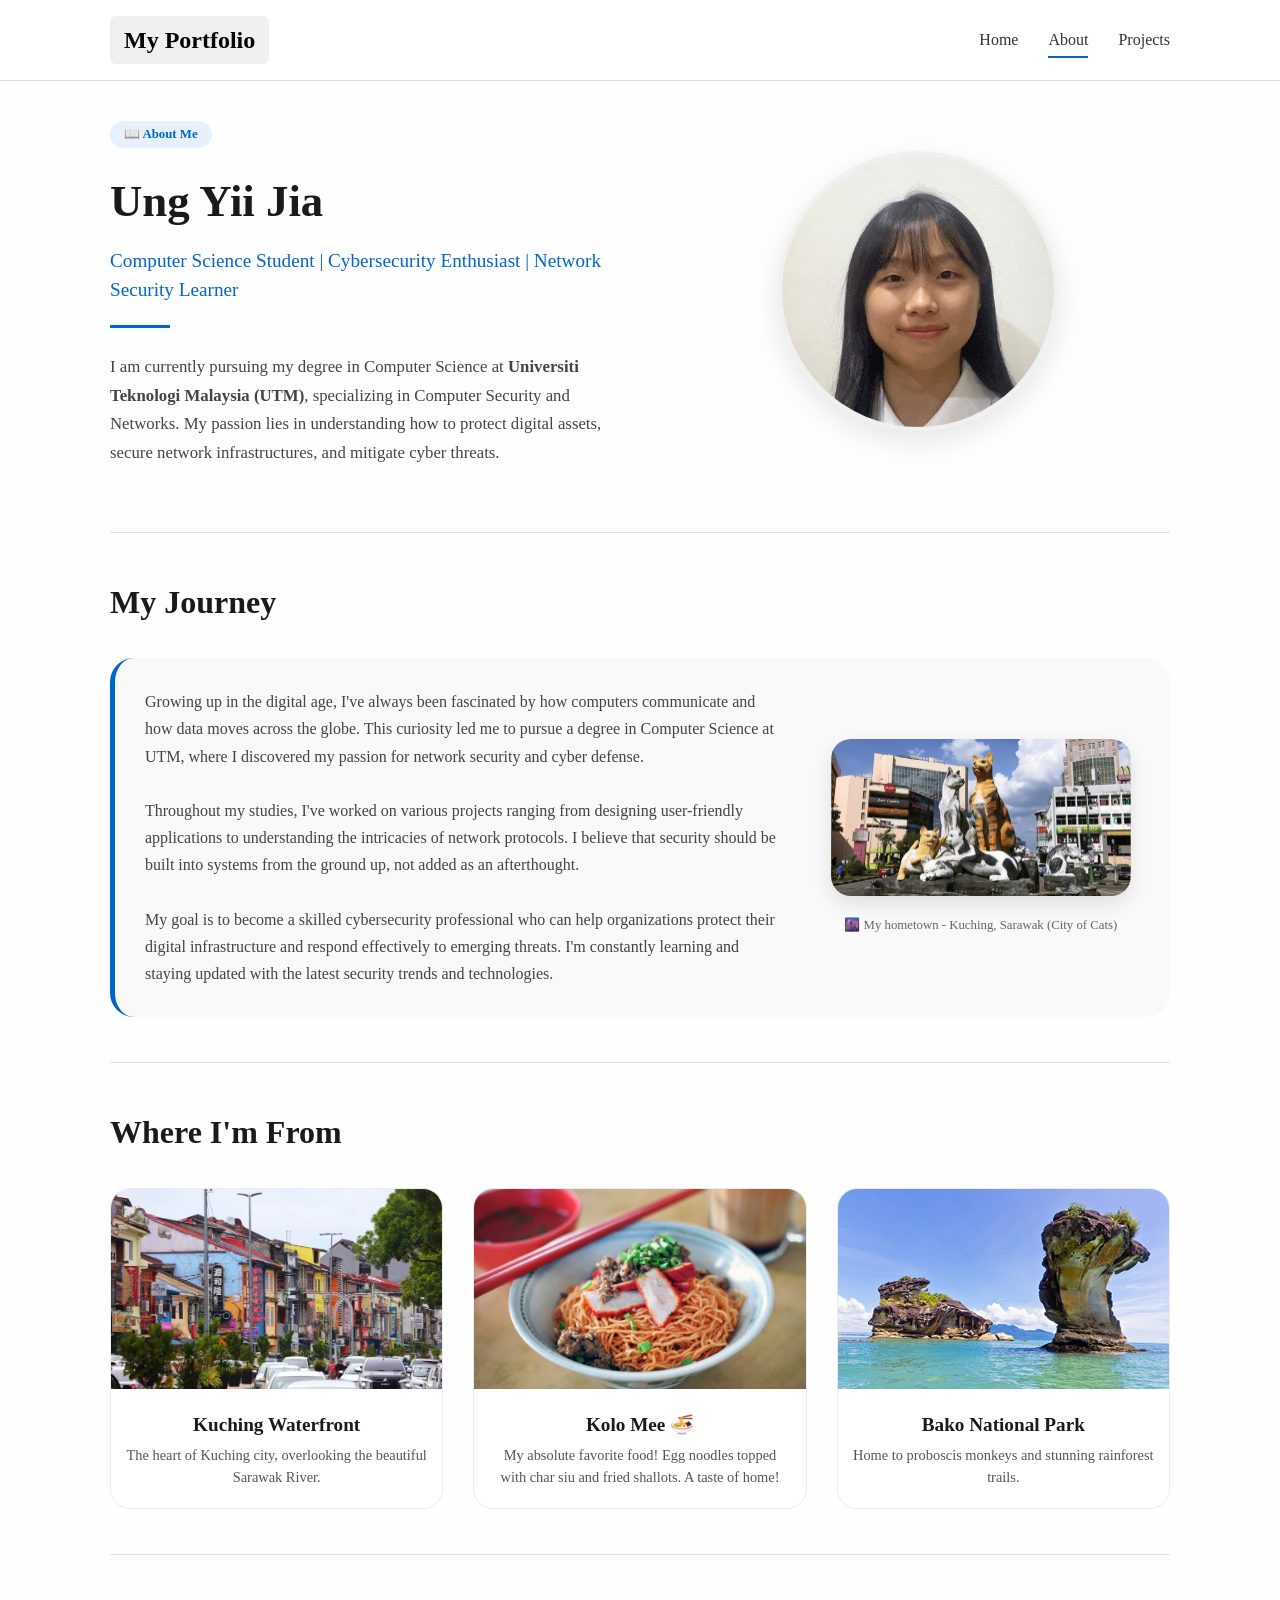
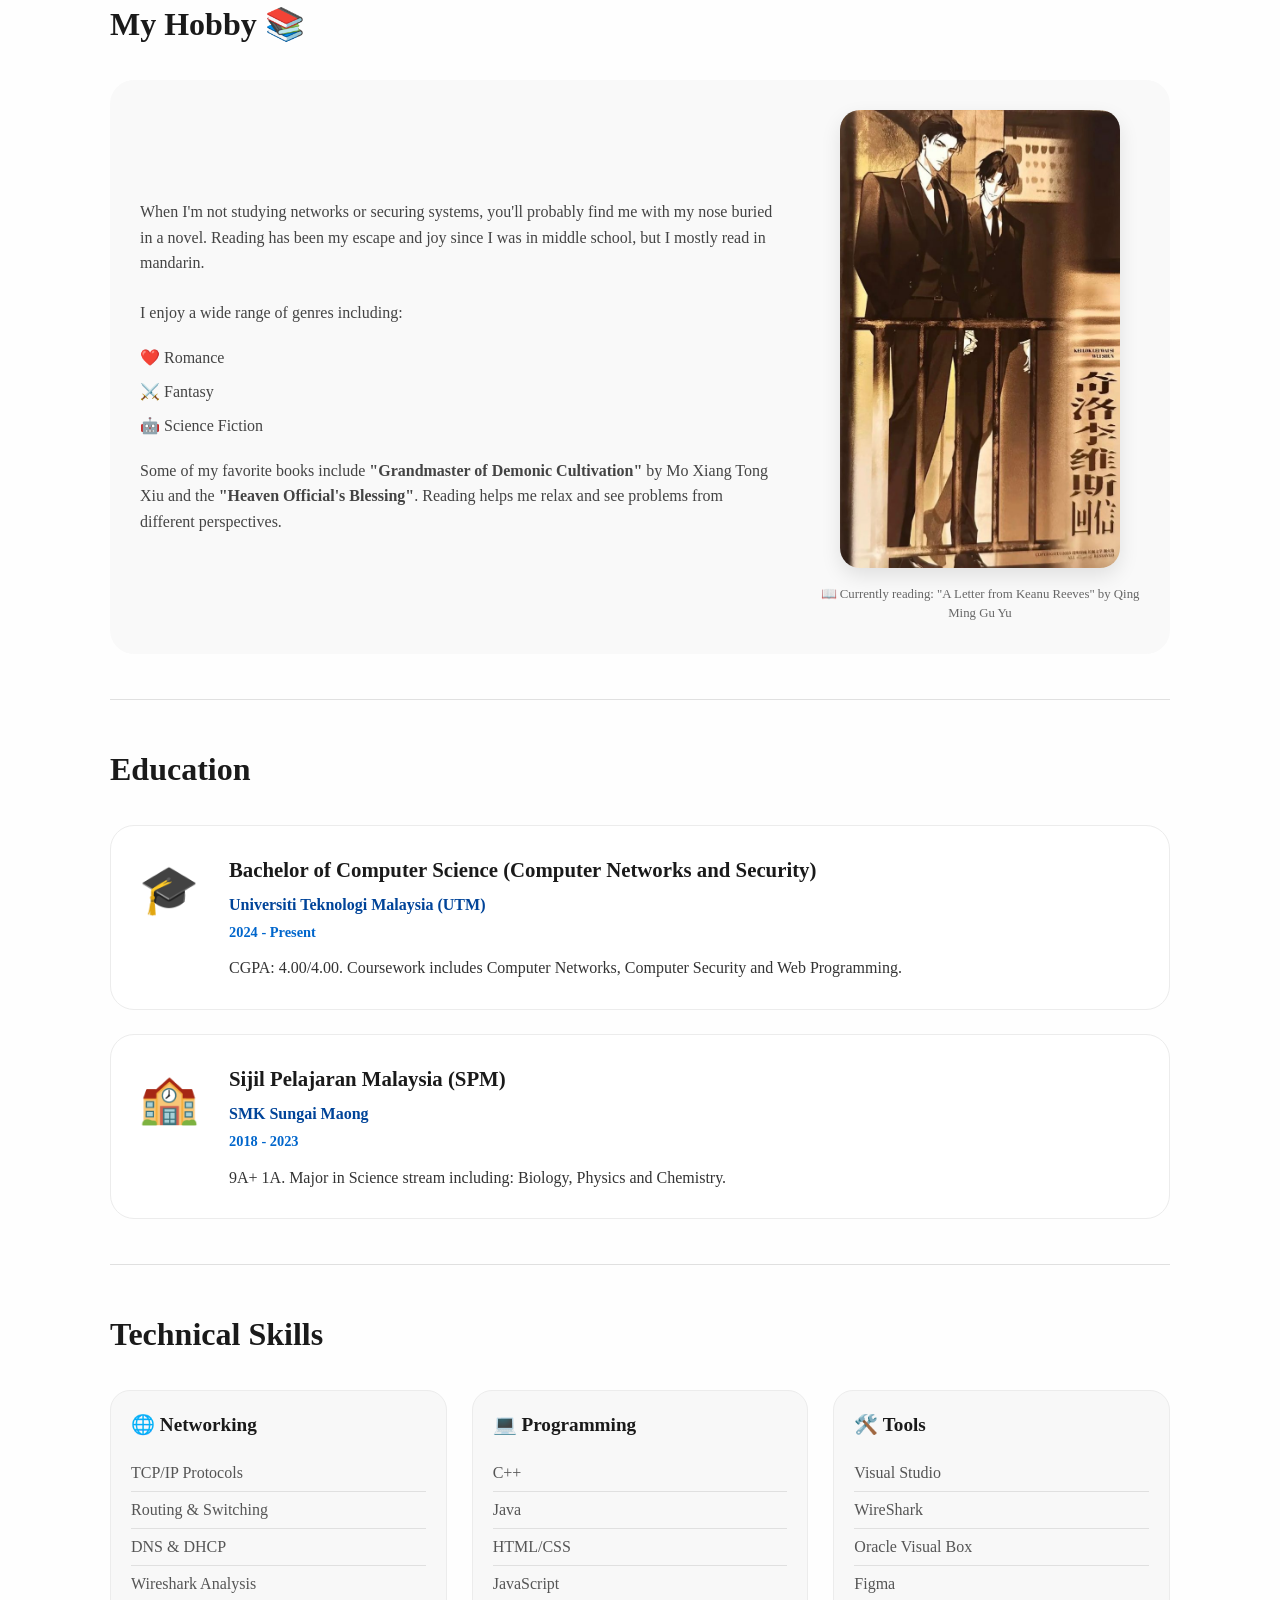
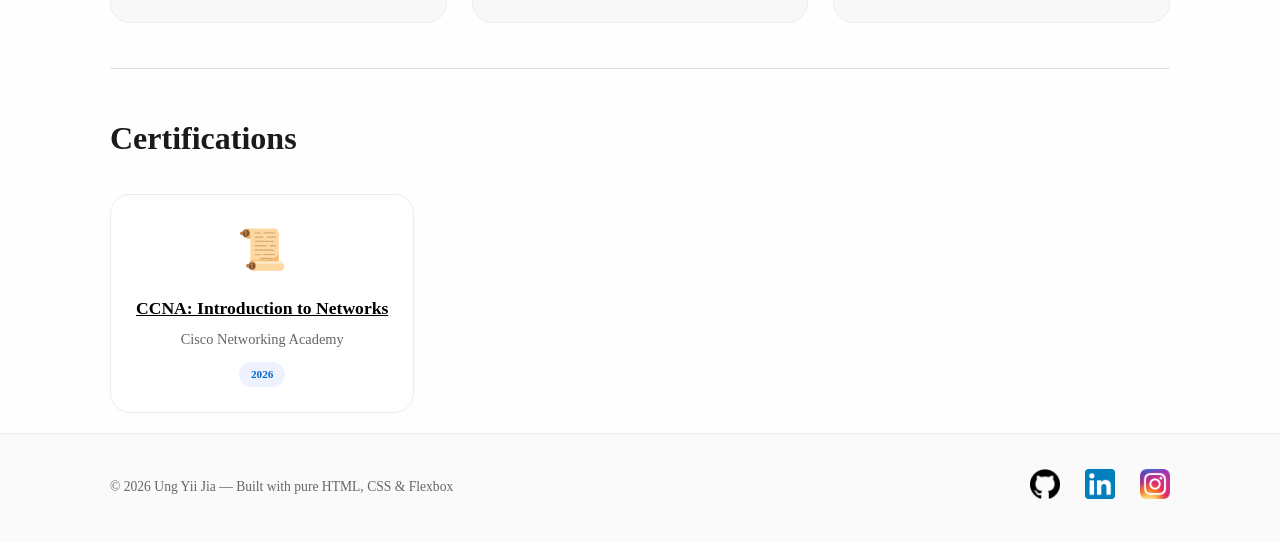
==== about.html @ 983064de "change pic to uodate score" ====
<!DOCTYPE html>
<html lang="en">
<head>
    <meta charset="UTF-8">
    <meta name="viewport" content="width=device-width, initial-scale=1.0">
    <meta name="description" content="About Ung Yii Jia - Computer Science student at UTM specializing in network security">
    <title>Ung Yii Jia | About Me</title>
    <link rel="stylesheet" type="text/css" href="style.css">
</head>
<body>

<header class="main-header">
    <div class="container">
        <div class="header">
            <a href="index.html" class="logo">My Portfolio</a>
            <nav class="nav-menu">
                <ul>
                    <li><a href="index.html">Home</a></li>
                    <li><a href="about.html" class="active-page">About</a></li>
                    <li><a href="projects.html">Projects</a></li>
                </ul>
            </nav>
        </div>
    </div>
</header>

<main>
    <div class="container">
        <!-- About Hero Section -->
        <section class="about-hero-section">
            <div class="about-flex">
                <div class="about-text-col">
                    <span class="badge">📖 About Me</span>
                    <h1 class="about-title">Ung Yii Jia</h1>
                    <p class="about-subtitle">Computer Science Student | Cybersecurity Enthusiast | Network Security Learner</p>
                    <div class="about-divider-small"></div>
                    <p class="about-description">
                        I am currently pursuing my degree in Computer Science at <strong>Universiti Teknologi Malaysia (UTM)</strong>, 
                        specializing in Computer Security and Networks. My passion lies in understanding how to protect digital 
                        assets, secure network infrastructures, and mitigate cyber threats.
                    </p>
                </div>
                <div class="about-image-col">
                    <div class="about-image-card">
                        <img src="img/profilepic.webp" alt="Ung Yii Jia profile picture"/>
                    </div>
                </div>
            </div>
        </section>

        <div class="divider"></div>

        <!-- Biography Section -->
        <section class="bio-section">
    <h2 class="section-title">My Journey</h2>
    <div class="bio-content">
        <div class="bio-flex">
            <div class="bio-text">
                <p>Growing up in the digital age, I've always been fascinated by how computers communicate and how data moves across the globe. This curiosity led me to pursue a degree in Computer Science at UTM, where I discovered my passion for network security and cyber defense.</p>
                <br>
                <p>Throughout my studies, I've worked on various projects ranging from designing user-friendly applications to understanding the intricacies of network protocols. I believe that security should be built into systems from the ground up, not added as an afterthought.</p>
                <br>
                <p>My goal is to become a skilled cybersecurity professional who can help organizations protect their digital infrastructure and respond effectively to emerging threats. I'm constantly learning and staying updated with the latest security trends and technologies.</p>
            </div>
            <div class="bio-image">
                <img src="img/Cats-Lifestyle.webp" alt="Beautiful Kuching, Sarawak">
                <p class="image-caption">🌆 My hometown - Kuching, Sarawak (City of Cats)</p>
            </div>
        </div>
    </div>
</section>

<div class="divider"></div>

<!-- Hometown & Food Section -->
<section class="hometown-section">
    <h2 class="section-title">Where I'm From</h2>
    <div class="hometown-flex">
        <div class="hometown-card">
            <img src="img/waterfront.webp" alt="Kuching Waterfront">
            <h3>Kuching Waterfront</h3>
            <p>The heart of Kuching city, overlooking the beautiful Sarawak River.</p>
        </div>
        <div class="hometown-card">
            <img src="img/KoloMeePhoto-768x510.webp" alt="Delicious Kolo Mee">
            <h3>Kolo Mee 🍜</h3>
            <p>My absolute favorite food! Egg noodles topped with char siu and fried shallots. A taste of home!</p>
        </div>
        <div class="hometown-card">
            <img src="img/bako.webp" alt="Bako National Park">
            <h3>Bako National Park</h3>
            <p>Home to proboscis monkeys and stunning rainforest trails.</p>
        </div>
    </div>
</section>

<div class="divider"></div>

<!-- Hobby Section - Reading Novels -->
<section class="hobby-section">
    <h2 class="section-title">My Hobby 📚</h2>
    <div class="hobby-flex">
        <div class="hobby-text">
            <p>When I'm not studying networks or securing systems, you'll probably find me with my nose buried in a novel. Reading has been my escape and joy since I was in middle school, but I mostly read in mandarin.</p>
            <br>
            <p>I enjoy a wide range of genres including:</p>
            <ul class="hobby-list">
                <li>❤️ Romance</li>
                <li>⚔️ Fantasy</li>
                <li>🤖 Science Fiction</li>
            </ul>
            <p>Some of my favorite books include <strong>"Grandmaster of Demonic Cultivation"</strong> by Mo Xiang Tong Xiu and the <strong>"Heaven Official's Blessing"</strong>. Reading helps me relax and see problems from different perspectives.</p>
        </div>
        <div class="hobby-image">
            <img src="img/A-Letter-from-Keanu-Reeves.webp" alt="Reading novels hobby">
            <p class="image-caption">📖 Currently reading: "A Letter from Keanu Reeves" by Qing Ming Gu Yu</p>
        </div>
    </div>
</section>

<div class="divider"></div>

        <!-- Education Section -->
        <section class="education-section">
            <h2 class="section-title">Education</h2>
            <div class="education-card">
                <div class="edu-icon">🎓</div>
                <div class="edu-details">
                    <h3>Bachelor of Computer Science (Computer Networks and Security)</h3>
                    <p class="edu-institution"><a href="https://www.utm.my" target="_blank">Universiti Teknologi Malaysia (UTM)</a></p>
                    <p class="edu-year">2024 - Present</p>
                    <p class="edu-description">CGPA: 4.00/4.00. Coursework includes Computer Networks, Computer Security and Web Programming.</p>
                </div>
            </div>
            <br>
            <div class="education-card">
                <div class="edu-icon">🏫</div>
                <div class="edu-details">
                    <h3>Sijil Pelajaran Malaysia (SPM)</h3>
                    <p class="edu-institution"><a href="https://www.facebook.com/portalsmksgmaong/" target="_blank">SMK Sungai Maong</a></p>
                    <p class="edu-year">2018 - 2023</p>
                    <p class="edu-description">9A+ 1A. Major in Science stream including: Biology, Physics and Chemistry.</p>
                </div>
                </div>
            
        </section>

        <div class="divider"></div>

        <!-- Skills & Certifications Section -->
        <section class="skills-section">
            <h2 class="section-title">Technical Skills</h2>
            <div class="skills-grid">
                <div class="skill-category">
                    <h3>🌐 Networking</h3>
                    <ul>
                        <li>TCP/IP Protocols</li>
                        <li>Routing & Switching</li>
                        <li>DNS & DHCP</li>
                        <li>Wireshark Analysis</li>
                    </ul>
                </div>
                <div class="skill-category">
                    <h3>💻 Programming</h3>
                    <ul>
                        <li>C++</li>
                        <li>Java</li>
                        <li>HTML/CSS</li>
                        <li>JavaScript</li>
                    </ul>
                </div>
                <div class="skill-category">
                    <h3>🛠️ Tools</h3>
                    <ul>
                        <li>Visual Studio</li>
                        <li>WireShark</li>
                        <li>Oracle Visual Box</li>
                        <li>Figma</li>
                    </ul>
                </div>
            </div>
        </section>

        <div class="divider"></div>

        <!-- Certifications Section -->
        <section class="cert-section">
            <h2 class="section-title">Certifications</h2>
            <div class="certs-flex">
                <div class="cert-card">
                    <span class="cert-icon">📜</span>
                    <a href="https://www.credly.com/badges/82b8c46e-ea73-4574-8e46-0c4a0f280fc6" target="_blank"><h3>CCNA: Introduction to Networks</h3></a>
                    <p>Cisco Networking Academy</p>
                    <span class="cert-year">2026</span>
                </div>
            </div>
        </section>
</main>
<footer class="main-footer">
    <div class="container">
        <div class="footer-flex">
            <div>
                <p class="footer-copyright">© 2026 Ung Yii Jia — Built with pure HTML, CSS & Flexbox</p>
            </div>
            <div class="social-links">
                <a href="https://github.com/yj87" target="_blank"  aria-label="Visit my GitHub profile"><img src="img/25231.webp" alt="GitHub profile"/></a>
                <a href="https://www.linkedin.com/in/yii-jia-ung-38ab71334/" target="_blank" aria-label="Visit my LinkedIn profile"><img src="img/LinkedIn_icon.svg.webp" alt="LinkedIn profile"/></a>
                <a href="https://www.instagram.com/einnim87/" target="_blank"  aria-label="Visit my Instagram profile"><img src="img/Instagram_icon.png.webp" alt="Instagram Profile"/></a>
            </div>
        </div>
    </div>
</footer>
</body>
</html>
---- style.css ----
* {
    margin: 0;
    padding: 0;
    box-sizing: border-box;
}

body {
    font-family: 'Times New Roman', Georgia, garamond;
    background-color: #fefefe;
    color: #1a1a1a;
    line-height: 1.5;
}

a:link{
    color: black;
}

a:active{
    color: pink;
}

img {
    width: 50%;
    height: 50%;
    object-fit: cover;
}

.container {
    max-width: 1100px;
    margin: 0 auto;
    padding: 0 20px;
}

.main-header {
    background-color: white;
    border-bottom: 1px solid #ddd;
    padding: 16px 0;
    position: sticky;
    top: 0;
    background: white;
    z-index: 10;
}

.header {
    display: flex;
    justify-content: space-between;
    align-items: center;
    flex-wrap: wrap;
    gap: 15px;
}

.logo {
    font-size: 1.5rem;
    font-weight: bold;
    text-decoration: none;
    color: #111;
    background-color: #f0f0f0;
    padding: 6px 14px;
    border-radius: 6px;
}

.nav-menu ul {
    display: flex;
    gap: 30px;
    list-style: none;
}

.nav-menu a {
    text-decoration: none;
    color: #333;
    font-weight: 500;
    padding: 8px 0;
}

.nav-menu a:hover {
    color: #0066cc;
    border-bottom: 2px solid #0066cc;
}

.active-page {
    color: #0066cc;
    border-bottom: 2px solid #0066cc;
}

.btn-dark {
    background-color: #111;
    color: white;
    padding: 12px 28px;
    text-decoration: none;
    border-radius: 50px;
    font-weight: bold;
    display: inline-block;
    transition: background 0.2s;
    border: none;
    cursor: pointer;        
}


.btn-dark:link {
    color: white;      
}

.btn-dark:hover {
background-color: #333;
}

.btn-outline {
background-color: transparent;
color: #111;
padding: 12px 28px;
text-decoration: none;
border-radius: 50px;
font-weight: bold;
border: 1px solid #aaa;
display: inline-block;
transition: all 0.2s;
}

.btn-outline:hover {
border-color: #111;
background-color: #f5f5f5;
}

/* ----- HERO SECTION (two columns with flexbox) ----- */
.hero-section {
padding: 60px 0 40px;
}

.hero-flex {
display: flex;
flex-wrap: wrap;
gap: 40px;
align-items: center;
}

.hero-text-col {
flex: 1;
min-width: 250px;
}

.hero-image-col {
flex: 1;
min-width: 220px;
text-align: center;
}

.badge {
background-color: #e6f0ff;
color: #0066cc;
font-size: 0.8rem;
padding: 4px 14px;
border-radius: 30px;
display: inline-block;
margin-bottom: 20px;
font-weight: 600;
}

.hero-title {
font-size: 2.6rem;
font-weight: 800;
line-height: 1.2;
margin-bottom: 18px;
}

.hero-description {
font-size: 1.05rem;
color: #555;
margin-bottom: 28px;
max-width: 90%;
}

.button-group {
display: flex;
flex-wrap: wrap;
gap: 15px;
}

/* simple profile card (no svg, just a colored box) */
.info-card {
background-color: #f8f8f8;
border-radius: 24px;
padding: 30px 20px;
border: 1px solid #eaeaea;
text-align: center;
}

.emoji-avatar {
font-size: 4rem;
margin-bottom: 10px;
}

.info-card h3 {
font-size: 1.5rem;
margin-bottom: 8px;
}

.info-card p {
color: #666;
margin-bottom: 16px;
}

.mini-badges {
display: flex;
justify-content: center;
gap: 12px;
flex-wrap: wrap;
margin-top: 10px;
}

.mini-badge {
background-color: #eaeaea;
padding: 4px 12px;
border-radius: 30px;
font-size: 0.7rem;
font-weight: bold;
}

/* ----- divider line ----- */
.divider {
height: 1px;
background-color: #e0e0e0;
margin: 45px 0;
}

/* ----- SKILLS / PRINCIPLES (flex cards) ----- */
.section-title {
font-size: 2rem;
font-weight: 700;
margin-bottom: 32px;
}

.cards-container {
display: flex;
flex-wrap: wrap;
gap: 30px;
justify-content: center;
}

.skill-card {
display: flex;
flex-direction: column; /* Stacks items vertically */
text-align: left;
flex: 1;
min-width: 230px;
background-color: white;
border: 1px solid #ececec;
border-radius: 20px;
padding: 28px 20px;
transition: transform 0.2s;
box-shadow: 0 1px 4px rgba(0,0,0,0.02);
}

.skill-card:hover {
transform: translateY(-4px);
box-shadow: 0 8px 20px rgba(0,0,0,0.05);
border-color: #ddd;
}

.skill-card img {
align-self: center;
max-width: 100%;
height: 200px;
width: auto;
object-fit: cover;
}

.card-number {
font-size: 2rem;
font-weight: bold;
color: #0066cc;
display: block;
margin-bottom: 12px;
}

.skill-card h3 {
font-size: 1.4rem;
margin-bottom: 12px;
}

.skill-card p {
color: #555;
line-height: 1.5;
}

/* ----- PROJECTS SECTION (flexbox cards, no svg, only simple divs) ----- */
.projects-header {
display: flex;
justify-content: space-between;
align-items: baseline;
flex-wrap: wrap;
margin-bottom: 28px;
}

.projects-link {
color: #0066cc;
text-decoration: none;
font-weight: 500;
}

.projects-flex {
display: flex;
flex-wrap: wrap;
gap: 32px;
}

.project-card {
flex: 1;
min-width: 260px;
background: white;
border-radius: 20px;
border: 1px solid #ececec;
overflow: hidden;
transition: all 0.2s;
}

.project-card:hover {
transform: translateY(-4px);
box-shadow: 0 8px 20px rgba(0,0,0,0.05);
border-color: #ddd;
}

.project-img-placeholder {
height: 160px;
display: flex;
align-items: center;
justify-content: center;
border-bottom: 1px solid #ddd;
background-repeat: no-repeat;
background-size: contain;
background-position: center center;
}

.img-bg-1 {
background-image: url(img/parkmate.webp);
}
.img-bg-2 {
background-image: url(img/autotreats.webp);
}
.img-bg-3 {
background-image: url(img/mhuat.webp);
}

.project-info {
padding: 22px;
}

.project-tag {
background-color: #eef2ff;
color: #0066cc;
font-size: 0.7rem;
padding: 4px 12px;
border-radius: 30px;
display: inline-block;
margin-bottom: 12px;
font-weight: bold;
}

.project-info h3 {
font-size: 1.4rem;
margin-bottom: 10px;
}

.project-description {
color: #555;
margin-bottom: 16px;
font-size: 0.9rem;
}

.tech-list {
display: flex;
flex-wrap: wrap;
gap: 8px;
margin-bottom: 20px;
}

.tech-item {
background-color: #f0f0f0;
padding: 4px 12px;
border-radius: 20px;
font-size: 0.7rem;
font-weight: 600;
}

.project-links {
display: flex;
gap: 20px;
}

.project-links a {
text-decoration: none;
font-weight: 600;
font-size: 0.85rem;
}

.link-live {
color: #0066cc;
}

.link-code {
color: #444;
}

.contact-banner {
background-color: #f4f6f9;
border-radius: 28px;
padding: 40px 32px;
margin: 40px 0 30px;
display: flex;
flex-wrap: wrap;
justify-content: space-between;
align-items: center;
gap: 30px;
border: 1px solid #e0e0e0;
}

.contact-text h2 {
font-size: 1.8rem;
margin-bottom: 10px;
}

.contact-text p {
color: #555;
max-width: 85%;
}

.contact-button a {
background-color: #111;
color: white;
padding: 14px 32px;
border-radius: 60px;
text-decoration: none;
font-weight: bold;
display: inline-block;
transition: background 0.2s;
}

.contact-button a:hover {
background-color: #2c2c2c;
}

.main-footer {
background-color: #fafafa;
border-top: 1px solid #eaeaea;
padding: 35px 0;
margin-top: 20px;
}

.footer-flex {
display: flex;
flex-wrap: wrap;
justify-content: space-between;
align-items: center;
gap: 20px;
}

.footer-copyright {
color: #666;
font-size: 0.85rem;
}

.social-links {
display: flex;
gap: 25px;
}

.social-links a {
text-decoration: none;
color: #444;
font-weight: 500;
}

.social-links a:hover {
color: #0066cc;
}

.social-links img{
height: 30px;
width: auto;
}

@media (max-width: 700px) {
.hero-title {
font-size: 1.9rem;
}
.contact-text p {
max-width: 100%;
}
.header {
flex-direction: column;
}
}        

.about-hero-section {
    padding: 40px 0 20px;
}

.about-flex {
    display: flex;
    flex-wrap: wrap;
    gap: 50px;
    align-items: center;
}

.about-text-col {
    flex: 1;
    min-width: 280px;
}

.about-image-col {
    flex: 1;
    min-width: 250px;
    text-align: center;
}

.about-image-card img {
    width: 280px;
    height: 280px;
    object-fit: cover;
    border-radius: 50%;
    border: 4px solid #f0f0f0;
    box-shadow: 0 10px 30px rgba(0,0,0,0.1);
}

.about-title {
    font-size: 2.8rem;
    font-weight: 800;
    margin-bottom: 12px;
}

.about-subtitle {
    font-size: 1.2rem;
    color: #0066cc;
    margin-bottom: 20px;
}

.about-divider-small {
    width: 60px;
    height: 3px;
    background-color: #0066cc;
    margin-bottom: 25px;
}

.about-description {
    font-size: 1.05rem;
    color: #444;
    line-height: 1.7;
}

/* Bio Section */
.bio-section {
    margin: 20px 0;
}

.bio-content {
    background-color: #f9f9f9;
    padding: 30px;
    border-radius: 24px;
    border-left: 5px solid #0066cc;
    line-height: 1.7;
    color: #444;
}

/* Education Section - Fixed Contrast */
.education-card {
    display: flex;
    gap: 30px;
    background-color: white;
    border: 1px solid #ececec;
    border-radius: 24px;
    padding: 28px;
    transition: transform 0.2s;
}

.education-card:hover {
    transform: translateY(-3px);
    box-shadow: 0 8px 20px rgba(0,0,0,0.05);
}

.edu-icon {
    font-size: 3rem;
}

.edu-details h3 {
    font-size: 1.3rem;
    margin-bottom: 8px;
    color: #1a1a1a;  /* Dark heading */
}

.edu-institution {
    font-weight: 600;
    color: #004499;  /* Darker blue for contrast */
    margin-bottom: 5px;
}

.edu-institution a {
    color: #004499;
    text-decoration: none;
}

.edu-institution a:hover {
    text-decoration: underline;
    color: #0066cc;
}

.edu-year {
    color: #0066cc;  /* Fixed: was #888 (low contrast) */
    font-size: 0.9rem;
    font-weight: 600;  /* Added weight */
    margin-bottom: 12px;
}

.edu-description {
    color: #333;  /* Fixed: was #555 */
    line-height: 1.6;
}

/* Skills Grid */
.skills-grid {
    display: grid;
    grid-template-columns: repeat(auto-fit, minmax(220px, 1fr));
    gap: 25px;
}

.skill-category {
    background-color: #f8f8f8;
    padding: 20px;
    border-radius: 20px;
    border: 1px solid #ececec;
}

.skill-category h3 {
    margin-bottom: 15px;
    font-size: 1.2rem;
}

.skill-category ul {
    list-style: none;
    padding-left: 0;
}

.skill-category li {
    padding: 6px 0;
    color: #555;
    border-bottom: 1px solid #e0e0e0;
}

.skill-category li:last-child {
    border-bottom: none;
}

/* Certifications */
.certs-flex {
    display: flex;
    flex-wrap: wrap;
    gap: 30px;
    justify-content: left;
}

.cert-card {
    flex: 0 1 auto;
    min-width: 200px;
    background-color: white;
    border: 1px solid #ececec;
    border-radius: 20px;
    padding: 25px;
    text-align: center;
    transition: transform 0.2s;
}

.cert-card:hover {
    transform: translateY(-5px);
    box-shadow: 0 8px 20px rgba(0,0,0,0.05);
}

.cert-icon {
    font-size: 2.5rem;
    display: block;
    margin-bottom: 15px;
}

.cert-card h3 {
    font-size: 1.1rem;
    margin-bottom: 8px;
}

.cert-card p {
    color: #666;
    font-size: 0.9rem;
    margin-bottom: 10px;
}

.cert-year {
    display: inline-block;
    background-color: #eef2ff;
    padding: 4px 12px;
    border-radius: 20px;
    font-size: 0.7rem;
    font-weight: 600;
    color: #0066cc;
}

/* Contact Info Section */
.contact-info-grid {
    display: flex;
    flex-wrap: wrap;
    gap: 25px;
    justify-content: center;
}

.contact-info-card {
    flex: 1;
    min-width: 220px;
    background-color: #f8f8f8;
    border-radius: 20px;
    padding: 25px;
    text-align: center;
    border: 1px solid #ececec;
}

.contact-icon {
    font-size: 2rem;
    display: block;
    margin-bottom: 12px;
}

.contact-info-card h3 {
    margin-bottom: 10px;
}

.contact-info-card a {
    color: #0066cc;
    text-decoration: none;
}

.contact-info-card a:hover {
    text-decoration: underline;
}

/* ----- PROJECTS PAGE STYLES ----- */
.projects-hero {
    text-align: center;
    padding: 40px 0 20px;
}

.projects-main-title {
    font-size: 2.8rem;
    font-weight: 800;
    margin: 20px 0 15px;
}

.projects-hero-description {
    max-width: 700px;
    margin: 0 auto;
    color: #555;
    font-size: 1.05rem;
}

.all-projects-grid {
    display: flex;
    flex-direction: column;
    gap: 50px;
}

.project-full-card {
    display: flex;
    flex-wrap: wrap;
    background-color: white;
    border-radius: 24px;
    border: 1px solid #ececec;
    overflow: hidden;
    transition: transform 0.2s, box-shadow 0.2s;
}

.project-full-card:hover {
    transform: translateY(-4px);
    box-shadow: 0 12px 28px rgba(0,0,0,0.08);
}

.project-full-img {
    flex: 1;
    min-width: 280px;
    height: auto;
    background-repeat: no-repeat;
    background-size: contain;
    background-position: center center;
}

.project-full-info {
    flex: 2;
    padding: 28px;
}

.project-full-description {
    color: #555;
    margin: 15px 0;
    line-height: 1.6;
}

.project-details-list {
    margin: 15px 0;
}

.project-details-list h4 {
    margin-bottom: 8px;
    color: #333;
}

.project-details-list ul {
    padding-left: 20px;
    color: #555;
}

.project-details-list li {
    margin: 5px 0;
}

/* Tools Section */
.skills-highlight {
    margin: 30px 0;
}

.tools-flex {
    display: flex;
    flex-wrap: wrap;
    gap: 15px;
    justify-content: center;
}

.tool-item {
    background-color: #f0f0f0;
    padding: 10px 20px;
    border-radius: 40px;
    font-weight: 500;
    transition: all 0.2s;
}

.tool-item:hover {
    background-color: #0066cc;
    color: white;
    transform: translateY(-2px);
}

/* Responsive adjustments */
@media (max-width: 768px) {
    .about-title {
        font-size: 2rem;
    }
    
    .project-full-img {
        height: 220px;
    }
    
    .projects-main-title {
        font-size: 2rem;
    }
    
    .skills-grid {
        grid-template-columns: 1fr;
    }
}

.bio-flex {
    display: flex;
    flex-wrap: wrap;
    gap: 40px;
    align-items: center;
}

.bio-text {
    flex: 2;
    min-width: 250px;
}

.bio-image {
    flex: 1;
    min-width: 200px;
    text-align: center;
}

.bio-image img {
    width: 100%;
    max-width: 300px;
    border-radius: 20px;
    box-shadow: 0 8px 20px rgba(0,0,0,0.1);
}

.image-caption {
    font-size: 0.8rem;
    color: #666;
    margin-top: 10px;
}

/* ----- HOMETOWN SECTION ----- */
.hometown-section {
    margin: 30px 0;
}

.hometown-flex {
    display: flex;
    flex-wrap: wrap;
    gap: 30px;
    justify-content: center;
}

.hometown-card {
    flex: 1;
    min-width: 250px;
    background-color: white;
    border-radius: 20px;
    overflow: hidden;
    border: 1px solid #ececec;
    transition: transform 0.2s;
    text-align: center;
}

.hometown-card:hover {
    transform: translateY(-5px);
    box-shadow: 0 10px 25px rgba(0,0,0,0.1);
}

.hometown-card img {
    width: 100%;
    height: 200px;
    object-fit: cover;
}

.hometown-card h3 {
    padding: 15px 15px 5px;
    font-size: 1.2rem;
}

.hometown-card p {
    padding: 0 15px 20px;
    color: #555;
    font-size: 0.9rem;
}

/* ----- HOBBY SECTION ----- */
.hobby-section {
    margin: 30px 0;
}

.hobby-flex {
    display: flex;
    flex-wrap: wrap;
    gap: 40px;
    align-items: center;
    background-color: #f9f9f9;
    border-radius: 24px;
    padding: 30px;
}

.hobby-text {
    flex: 2;
    min-width: 250px;
}

.hobby-text p {
    color: #444;
    line-height: 1.6;
}

.hobby-list {
    list-style: none;
    padding: 15px 0;
}

.hobby-list li {
    padding: 5px 0;
    font-size: 1rem;
    color: #444;
}

.hobby-image {
    flex: 1;
    min-width: 200px;
    text-align: center;
}

.hobby-image img {
    width: 100%;
    max-width: 280px;
    border-radius: 20px;
    box-shadow: 0 8px 20px rgba(0,0,0,0.1);
}

/* Responsive adjustments */
@media (max-width: 768px) {
    .bio-flex, .hobby-flex {
        flex-direction: column;
    }
    
    .hometown-card {
        min-width: 100%;
    }
    
    .book-card {
        min-width: 140px;
    }
}

.contact-form-section {
margin: 40px 0 60px;
padding: 20px 0;
}

.contact-form-intro {
text-align: center;
color: #666;
margin-bottom: 30px;
font-size: 1rem;
}

.contact-form {
max-width: 700px;
margin: 0 auto;
background-color: #f9f9f9;
padding: 35px;
border-radius: 24px;
border: 1px solid #ececec;
}

.form-group {
margin-bottom: 20px;
}

.form-group label {
display: block;
margin-bottom: 8px;
font-weight: 600;
color: #333;
}

.required {
color: #dc3545;
}

.form-group input,
.form-group textarea {
width: 100%;
padding: 12px 16px;
border: 1px solid #ddd;
border-radius: 12px;
font-size: 1rem;
font-family: inherit;
transition: border-color 0.2s;
background-color: white;
}

.form-group input:focus,
.form-group textarea:focus {
outline: none;
border-color: #0066cc;
box-shadow: 0 0 0 3px rgba(0,102,204,0.1);
}

.error-message {
display: block;
font-size: 0.75rem;
margin-top: 5px;
min-height: 18px;
}

.btn-submit {
background-color: #111;
color: white;
padding: 14px 32px;
border: none;
border-radius: 50px;
font-size: 1rem;
font-weight: 600;
cursor: pointer;
transition: background-color 0.2s;
width: 100%;
}

.btn-submit:hover {
background-color: #333;
}

.form-submit {
margin-top: 10px;
}

.group-info {
font-size: 0.75rem;
color: #888;
margin-top: 5px;
}

/* Responsive adjustments */
@media (max-width: 768px) {
.contact-form {
padding: 25px;
}

.form-group input,
.form-group textarea {
padding: 10px 14px;
}

.btn-submit {
padding: 12px 24px;
}
}
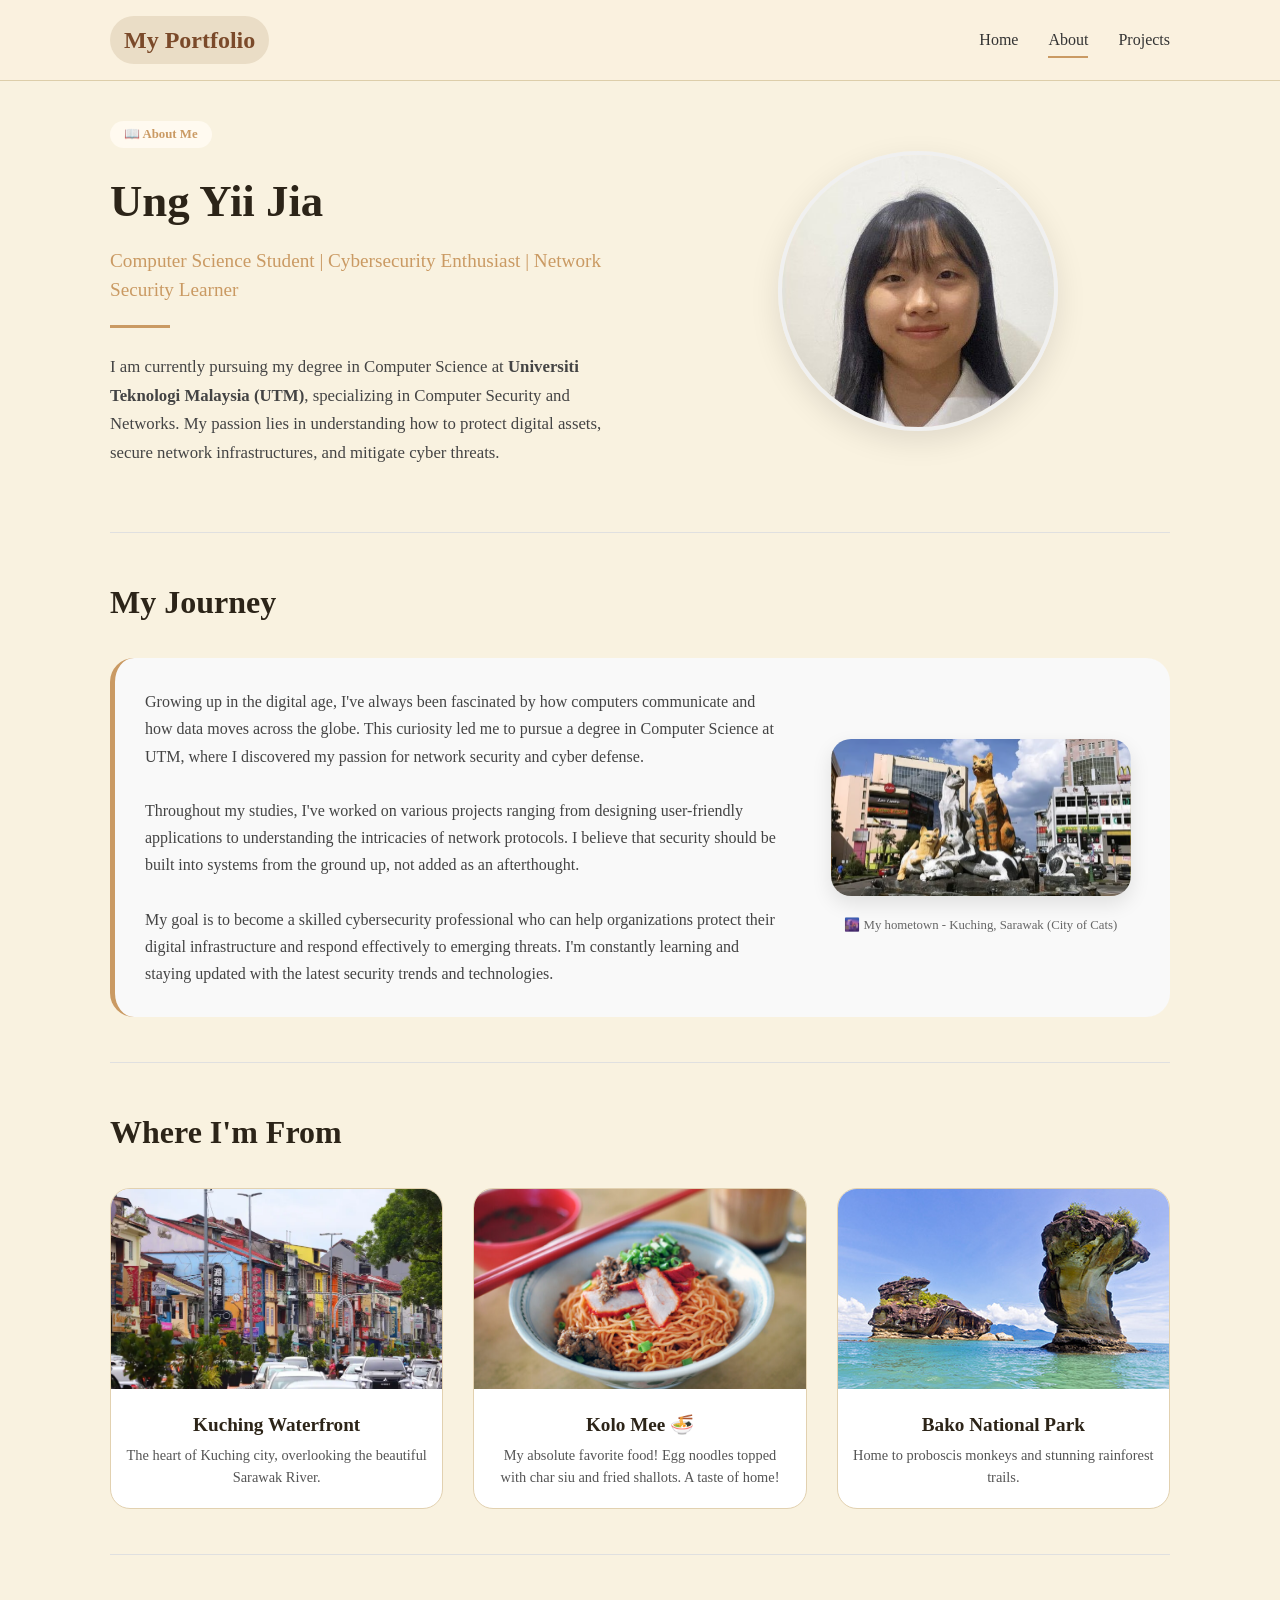
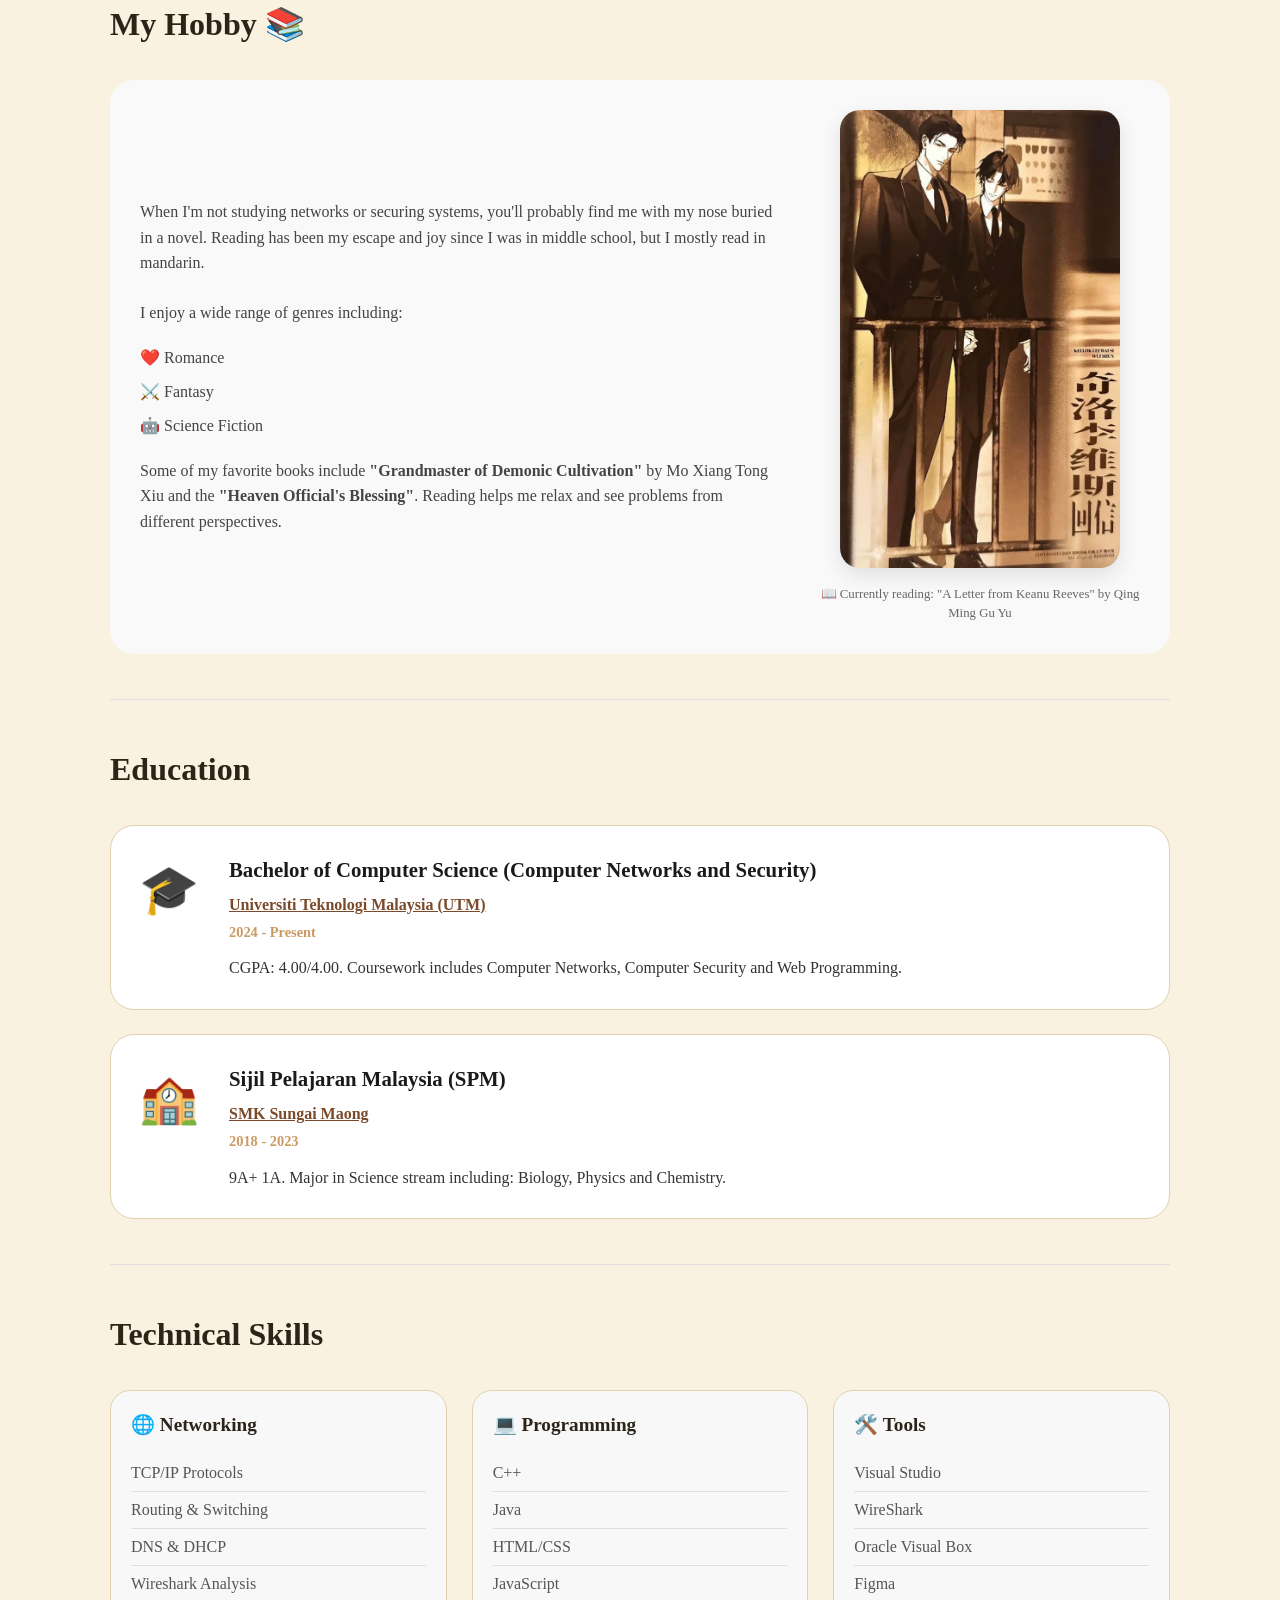
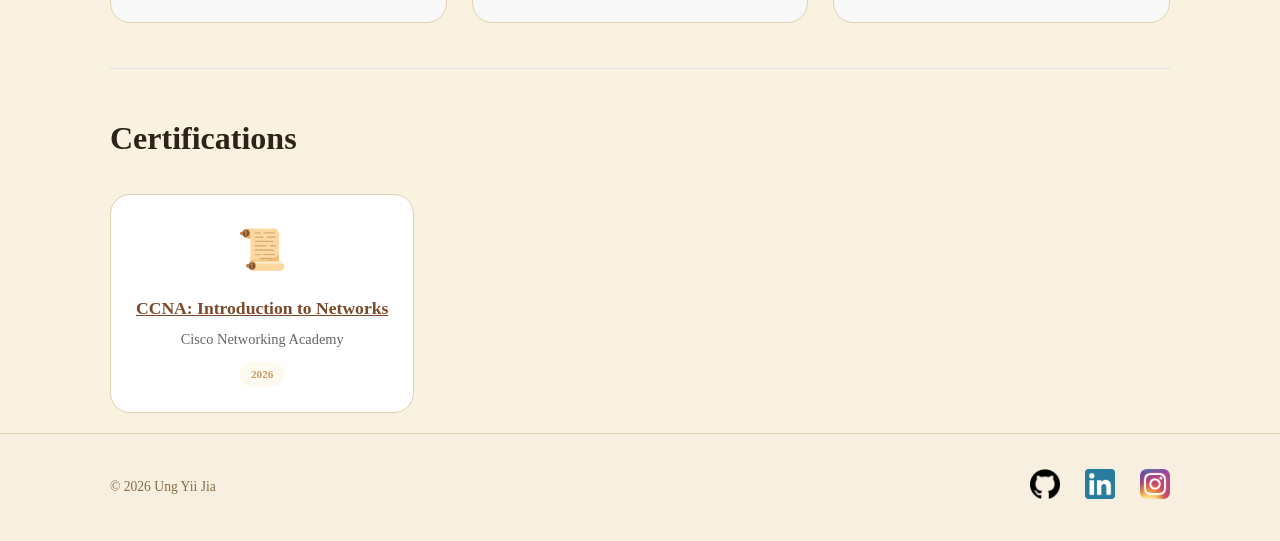
==== commit cb5407f6: "change theme color" ====
--- a/about.html
+++ b/about.html
@@ -200,7 +200,7 @@
     <div class="container">
         <div class="footer-flex">
             <div>
-                <p class="footer-copyright">© 2026 Ung Yii Jia — Built with pure HTML, CSS & Flexbox</p>
+                <p class="footer-copyright">© 2026 Ung Yii Jia</p>
             </div>
             <div class="social-links">
                 <a href="https://github.com/yj87" target="_blank"  aria-label="Visit my GitHub profile"><img src="img/25231.webp" alt="GitHub profile"/></a>
--- a/style.css
+++ b/style.css
@@ -6,17 +6,26 @@
 
 body {
     font-family: 'Times New Roman', Georgia, garamond;
-    background-color: #fefefe;
-    color: #1a1a1a;
+    background-color: #f9f2e0;
+    color: #2c2418; 
     line-height: 1.5;
 }
 
 a:link{
-    color: black;
+    color: #7b4a2a;
 }
 
 a:active{
     color: pink;
+}
+
+a:visited{
+    color: black;
+}
+
+a:hover {
+    text-decoration: underline;
+    color: #ca9a63 ;
 }
 
 img {
@@ -32,12 +41,12 @@
 }
 
 .main-header {
-    background-color: white;
-    border-bottom: 1px solid #ddd;
+    background-color: #faf1df;
+    border-bottom: 1px solid #ddceaa;
     padding: 16px 0;
     position: sticky;
     top: 0;
-    background: white;
+    backdrop-filter: blur(1px);
     z-index: 10;
 }
 
@@ -47,16 +56,17 @@
     align-items: center;
     flex-wrap: wrap;
     gap: 15px;
+    background-color: #faf1df;
 }
 
 .logo {
     font-size: 1.5rem;
     font-weight: bold;
     text-decoration: none;
-    color: #111;
-    background-color: #f0f0f0;
+    color: #6b3f1c;
+    background-color: #eaddc6;
     padding: 6px 14px;
-    border-radius: 6px;
+    border-radius: 40px;
 }
 
 .nav-menu ul {
@@ -73,17 +83,17 @@
 }
 
 .nav-menu a:hover {
-    color: #0066cc;
-    border-bottom: 2px solid #0066cc;
+    color: #b1622c ;
+    border-bottom: 2px solid #ca9a63 ;
 }
 
 .active-page {
-    color: #0066cc;
-    border-bottom: 2px solid #0066cc;
+    color: #ca9a63 ;
+    border-bottom: 2px solid #ca9a63 ;
 }
 
 .btn-dark {
-    background-color: #111;
+    background-color: #7b4a2a;
     color: white;
     padding: 12px 28px;
     text-decoration: none;
@@ -95,18 +105,21 @@
     cursor: pointer;        
 }
 
-
 .btn-dark:link {
     color: white;      
 }
 
 .btn-dark:hover {
-background-color: #333;
+background-color: #2c2c2c;
+}
+
+.btn-dark:visited{
+    color: black;
 }
 
 .btn-outline {
-background-color: transparent;
-color: #111;
+background-color: white;
+color: #7b4a2a;
 padding: 12px 28px;
 text-decoration: none;
 border-radius: 50px;
@@ -117,7 +130,7 @@
 }
 
 .btn-outline:hover {
-border-color: #111;
+border-color: #7b4a2a;
 background-color: #f5f5f5;
 }
 
@@ -145,8 +158,8 @@
 }
 
 .badge {
-background-color: #e6f0ff;
-color: #0066cc;
+background-color: #fffaf0;
+color: #ca9a63 ;
 font-size: 0.8rem;
 padding: 4px 14px;
 border-radius: 30px;
@@ -243,7 +256,7 @@
 flex: 1;
 min-width: 230px;
 background-color: white;
-border: 1px solid #ececec;
+border: 1px solid #e2d1b0;
 border-radius: 20px;
 padding: 28px 20px;
 transition: transform 0.2s;
@@ -253,7 +266,7 @@
 .skill-card:hover {
 transform: translateY(-4px);
 box-shadow: 0 8px 20px rgba(0,0,0,0.05);
-border-color: #ddd;
+border-color: #ddceaa;
 }
 
 .skill-card img {
@@ -267,7 +280,7 @@
 .card-number {
 font-size: 2rem;
 font-weight: bold;
-color: #0066cc;
+color: #ca9a63 ;
 display: block;
 margin-bottom: 12px;
 }
@@ -292,7 +305,7 @@
 }
 
 .projects-link {
-color: #0066cc;
+color: #ca9a63 ;
 text-decoration: none;
 font-weight: 500;
 }
@@ -308,7 +321,7 @@
 min-width: 260px;
 background: white;
 border-radius: 20px;
-border: 1px solid #ececec;
+border: 1px solid #e2d1b0;
 overflow: hidden;
 transition: all 0.2s;
 }
@@ -316,7 +329,7 @@
 .project-card:hover {
 transform: translateY(-4px);
 box-shadow: 0 8px 20px rgba(0,0,0,0.05);
-border-color: #ddd;
+border-color: #ddceaa;
 }
 
 .project-img-placeholder {
@@ -324,7 +337,7 @@
 display: flex;
 align-items: center;
 justify-content: center;
-border-bottom: 1px solid #ddd;
+border-bottom: 1px solid #ddceaa;
 background-repeat: no-repeat;
 background-size: contain;
 background-position: center center;
@@ -345,8 +358,8 @@
 }
 
 .project-tag {
-background-color: #eef2ff;
-color: #0066cc;
+background-color: #fffaf0;
+color: #ca9a63 ;
 font-size: 0.7rem;
 padding: 4px 12px;
 border-radius: 30px;
@@ -393,7 +406,7 @@
 }
 
 .link-live {
-color: #0066cc;
+color: #ca9a63 ;
 }
 
 .link-code {
@@ -401,7 +414,7 @@
 }
 
 .contact-banner {
-background-color: #f4f6f9;
+background-color: white;
 border-radius: 28px;
 padding: 40px 32px;
 margin: 40px 0 30px;
@@ -424,7 +437,7 @@
 }
 
 .contact-button a {
-background-color: #111;
+background-color: #7b4a2a;
 color: white;
 padding: 14px 32px;
 border-radius: 60px;
@@ -439,8 +452,8 @@
 }
 
 .main-footer {
-background-color: #fafafa;
-border-top: 1px solid #eaeaea;
+background-color: #f7efdf;
+border-top: 1px solid #e3d2b5;
 padding: 35px 0;
 margin-top: 20px;
 }
@@ -454,7 +467,7 @@
 }
 
 .footer-copyright {
-color: #666;
+color: #876d49;
 font-size: 0.85rem;
 }
 
@@ -465,17 +478,18 @@
 
 .social-links a {
 text-decoration: none;
-color: #444;
+color: #7b5b38;
 font-weight: 500;
 }
 
 .social-links a:hover {
-color: #0066cc;
+color: #b56f37 ;
 }
 
 .social-links img{
 height: 30px;
 width: auto;
+filter: sepia(0.3); 
 }
 
 @media (max-width: 700px) {
@@ -529,14 +543,14 @@
 
 .about-subtitle {
     font-size: 1.2rem;
-    color: #0066cc;
+    color: #ca9a63 ;
     margin-bottom: 20px;
 }
 
 .about-divider-small {
     width: 60px;
     height: 3px;
-    background-color: #0066cc;
+    background-color: #ca9a63 ;
     margin-bottom: 25px;
 }
 
@@ -555,7 +569,7 @@
     background-color: #f9f9f9;
     padding: 30px;
     border-radius: 24px;
-    border-left: 5px solid #0066cc;
+    border-left: 5px solid #ca9a63 ;
     line-height: 1.7;
     color: #444;
 }
@@ -565,7 +579,7 @@
     display: flex;
     gap: 30px;
     background-color: white;
-    border: 1px solid #ececec;
+    border: 1px solid #e2d1b0;
     border-radius: 24px;
     padding: 28px;
     transition: transform 0.2s;
@@ -592,18 +606,8 @@
     margin-bottom: 5px;
 }
 
-.edu-institution a {
-    color: #004499;
-    text-decoration: none;
-}
-
-.edu-institution a:hover {
-    text-decoration: underline;
-    color: #0066cc;
-}
-
 .edu-year {
-    color: #0066cc;  /* Fixed: was #888 (low contrast) */
+    color: #ca9a63 ;  /* Fixed: was #888 (low contrast) */
     font-size: 0.9rem;
     font-weight: 600;  /* Added weight */
     margin-bottom: 12px;
@@ -625,7 +629,7 @@
     background-color: #f8f8f8;
     padding: 20px;
     border-radius: 20px;
-    border: 1px solid #ececec;
+    border: 1px solid #e2d1b0;
 }
 
 .skill-category h3 {
@@ -660,7 +664,7 @@
     flex: 0 1 auto;
     min-width: 200px;
     background-color: white;
-    border: 1px solid #ececec;
+    border: 1px solid #e2d1b0;
     border-radius: 20px;
     padding: 25px;
     text-align: center;
@@ -691,12 +695,12 @@
 
 .cert-year {
     display: inline-block;
-    background-color: #eef2ff;
+    background-color: #fffaf0;
     padding: 4px 12px;
     border-radius: 20px;
     font-size: 0.7rem;
     font-weight: 600;
-    color: #0066cc;
+    color: #ca9a63 ;
 }
 
 /* Contact Info Section */
@@ -714,7 +718,7 @@
     border-radius: 20px;
     padding: 25px;
     text-align: center;
-    border: 1px solid #ececec;
+    border: 1px solid #e2d1b0;
 }
 
 .contact-icon {
@@ -728,7 +732,7 @@
 }
 
 .contact-info-card a {
-    color: #0066cc;
+    color: #ca9a63 ;
     text-decoration: none;
 }
 
@@ -766,7 +770,7 @@
     flex-wrap: wrap;
     background-color: white;
     border-radius: 24px;
-    border: 1px solid #ececec;
+    border: 1px solid #e2d1b0;
     overflow: hidden;
     transition: transform 0.2s, box-shadow 0.2s;
 }
@@ -827,7 +831,7 @@
 }
 
 .tool-item {
-    background-color: #f0f0f0;
+    background-color: #fffaf0;
     padding: 10px 20px;
     border-radius: 40px;
     font-weight: 500;
@@ -835,7 +839,7 @@
 }
 
 .tool-item:hover {
-    background-color: #0066cc;
+    background-color: #ca9a63 ;
     color: white;
     transform: translateY(-2px);
 }
@@ -908,7 +912,7 @@
     background-color: white;
     border-radius: 20px;
     overflow: hidden;
-    border: 1px solid #ececec;
+    border: 1px solid #e2d1b0;
     transition: transform 0.2s;
     text-align: center;
 }
@@ -1017,7 +1021,7 @@
 background-color: #f9f9f9;
 padding: 35px;
 border-radius: 24px;
-border: 1px solid #ececec;
+border: 1px solid #e2d1b0;
 }
 
 .form-group {
@@ -1039,18 +1043,18 @@
 .form-group textarea {
 width: 100%;
 padding: 12px 16px;
-border: 1px solid #ddd;
+border: 1px solid #ddceaa;
 border-radius: 12px;
 font-size: 1rem;
 font-family: inherit;
 transition: border-color 0.2s;
-background-color: white;
+background-color: #fffaf0;
 }
 
 .form-group input:focus,
 .form-group textarea:focus {
 outline: none;
-border-color: #0066cc;
+border-color: #ca9a63 ;
 box-shadow: 0 0 0 3px rgba(0,102,204,0.1);
 }
 
@@ -1062,7 +1066,8 @@
 }
 
 .btn-submit {
-background-color: #111;
+background-color: #7b4a2a;
+font-family: 'Times New Roman', Times, serif;
 color: white;
 padding: 14px 32px;
 border: none;
@@ -1102,4 +1107,4 @@
 .btn-submit {
 padding: 12px 24px;
 }
-}+}
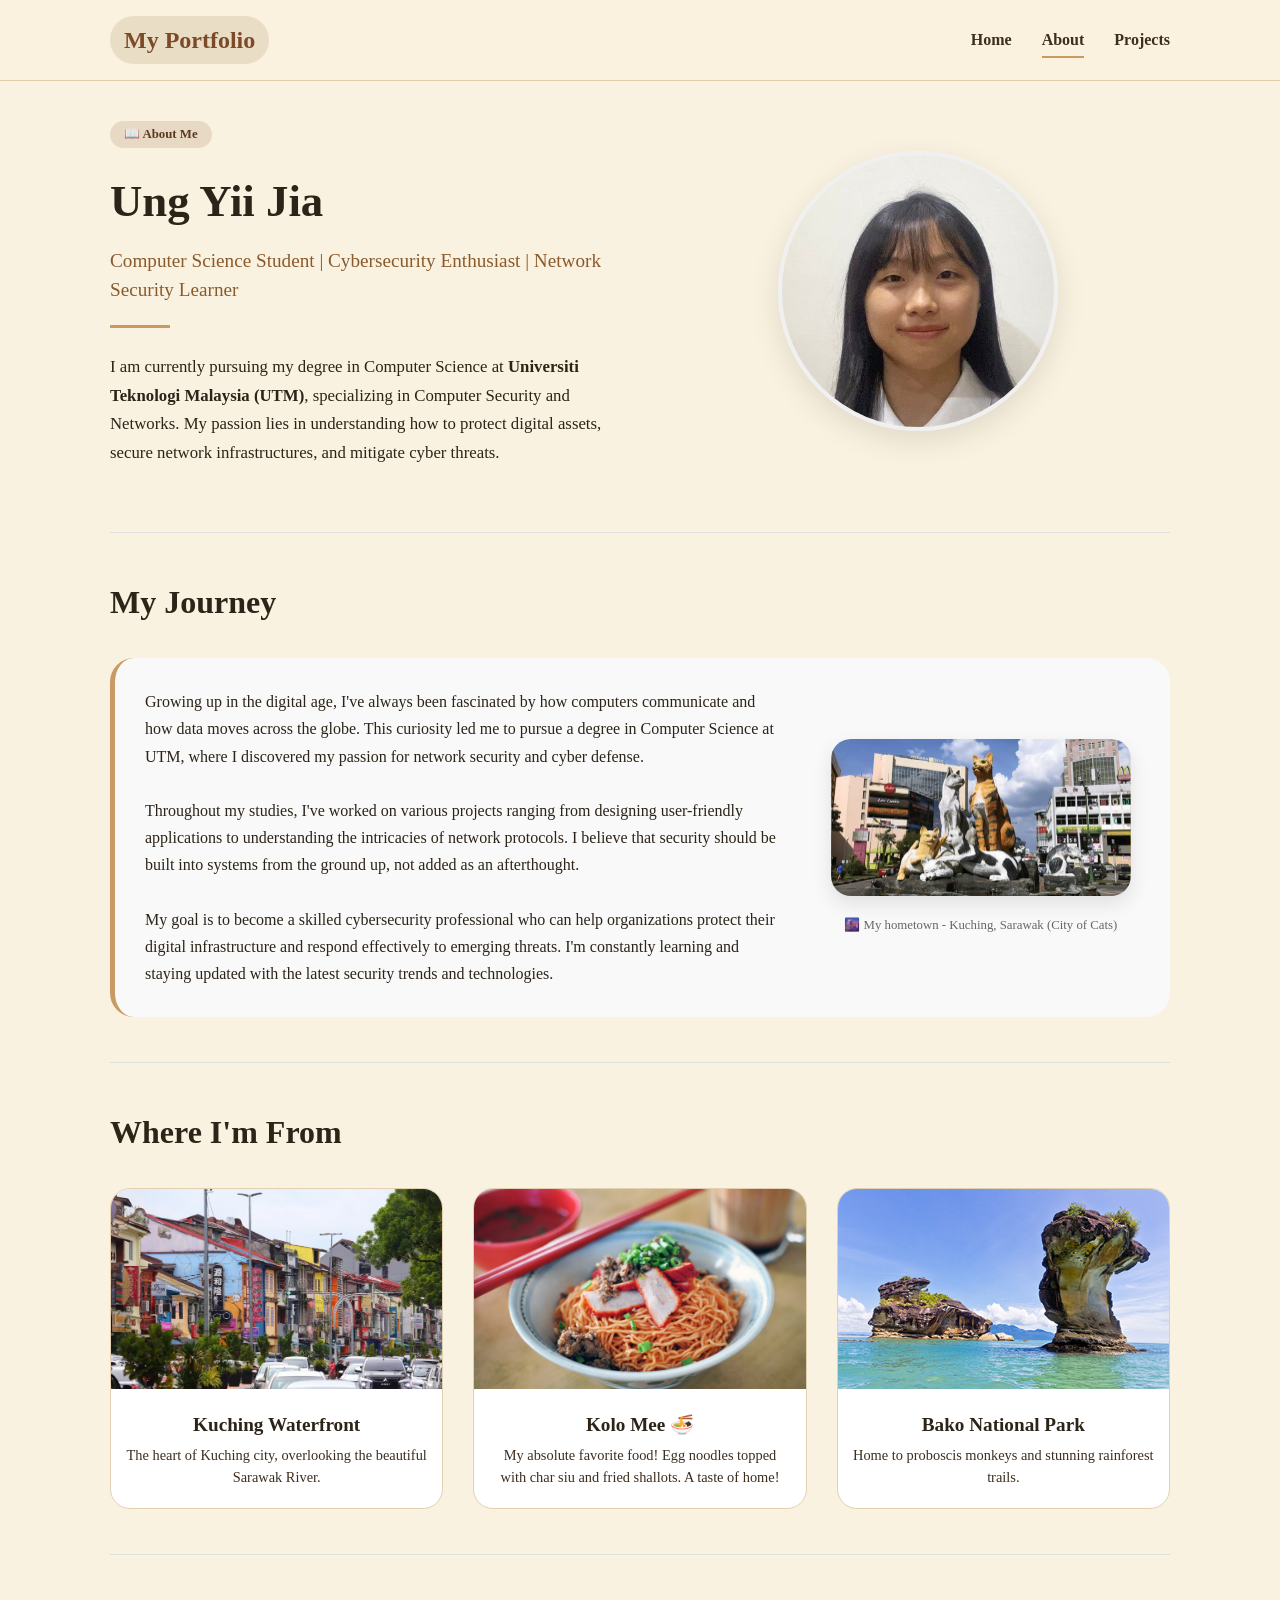
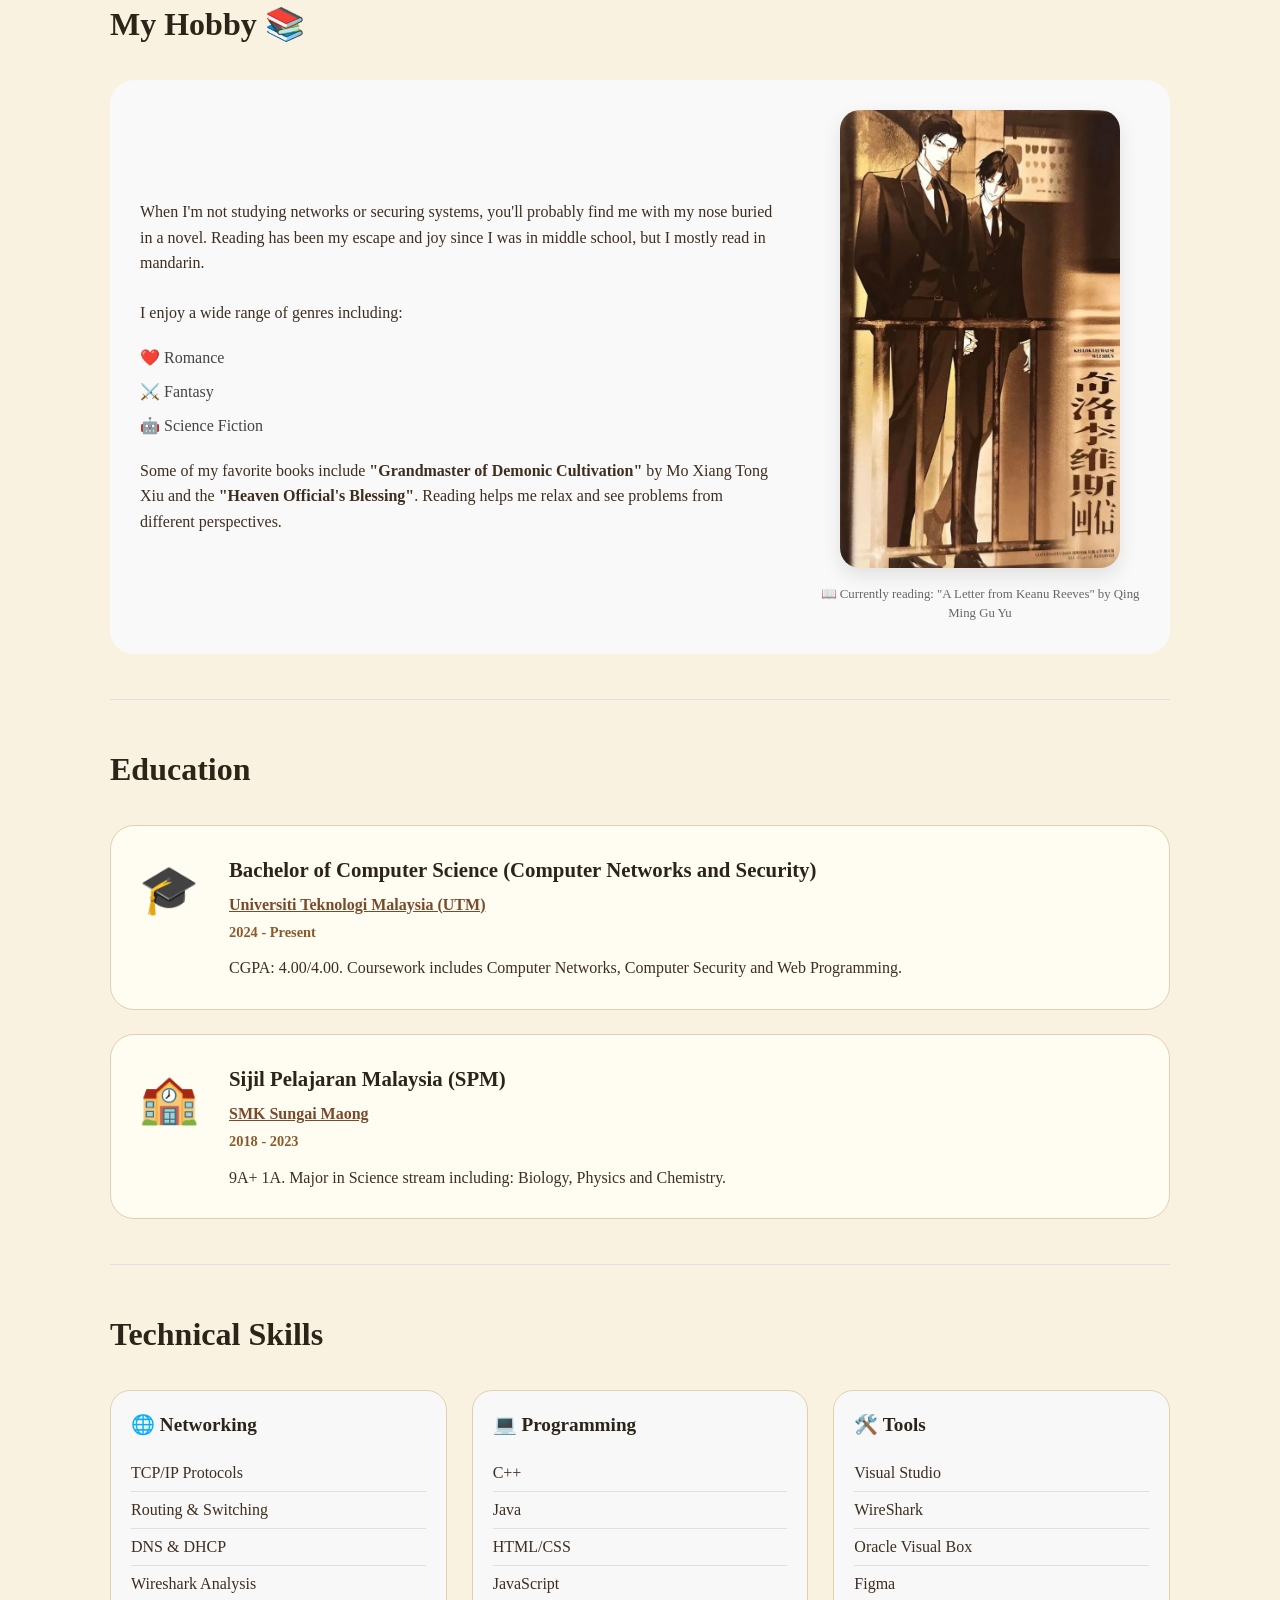
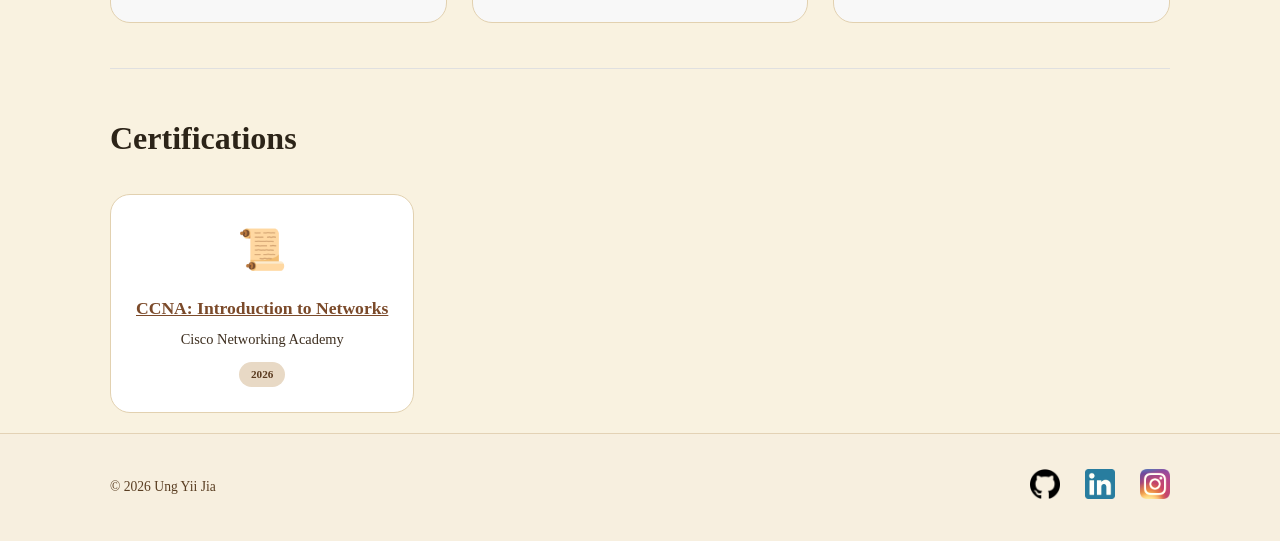
==== commit 109328b8: "change color for contrast" ====
--- a/about.html
+++ b/about.html
@@ -42,7 +42,7 @@
                 </div>
                 <div class="about-image-col">
                     <div class="about-image-card">
-                        <img src="img/profilepic.webp" alt="Ung Yii Jia profile picture"/>
+                        <img src="img/profilepic.webp" alt="Ung Yii Jia profile picture" fetchpriority="high" loading="eager"/>
                     </div>
                 </div>
             </div>
--- a/style.css
+++ b/style.css
@@ -77,8 +77,8 @@
 
 .nav-menu a {
     text-decoration: none;
-    color: #333;
-    font-weight: 500;
+    color: #3d2e1f;
+    font-weight: 600;
     padding: 8px 0;
 }
 
@@ -114,7 +114,7 @@
 }
 
 .btn-dark:visited{
-    color: black;
+    color: white;
 }
 
 .btn-outline {
@@ -158,14 +158,14 @@
 }
 
 .badge {
-background-color: #fffaf0;
-color: #ca9a63 ;
+background-color: #e8d9c5;
+color: #5a3a1f ;
 font-size: 0.8rem;
 padding: 4px 14px;
 border-radius: 30px;
 display: inline-block;
 margin-bottom: 20px;
-font-weight: 600;
+font-weight: 700;
 }
 
 .hero-title {
@@ -177,7 +177,7 @@
 
 .hero-description {
 font-size: 1.05rem;
-color: #555;
+color: #3d2e1f;
 margin-bottom: 28px;
 max-width: 90%;
 }
@@ -208,7 +208,7 @@
 }
 
 .info-card p {
-color: #666;
+color: #3d2e1f;
 margin-bottom: 16px;
 }
 
@@ -280,7 +280,7 @@
 .card-number {
 font-size: 2rem;
 font-weight: bold;
-color: #ca9a63 ;
+color: #8b5a2b ;
 display: block;
 margin-bottom: 12px;
 }
@@ -288,10 +288,12 @@
 .skill-card h3 {
 font-size: 1.4rem;
 margin-bottom: 12px;
+color: #3b2a1a;
 }
 
 .skill-card p {
-color: #555;
+color: #3d2e1f;
+font-weight: 500;
 line-height: 1.5;
 }
 
@@ -358,8 +360,8 @@
 }
 
 .project-tag {
-background-color: #fffaf0;
-color: #ca9a63 ;
+background-color: #e8d9c5;
+color: #5a3a1f ;
 font-size: 0.7rem;
 padding: 4px 12px;
 border-radius: 30px;
@@ -374,7 +376,7 @@
 }
 
 .project-description {
-color: #555;
+color: #3d2e1f;
 margin-bottom: 16px;
 font-size: 0.9rem;
 }
@@ -467,7 +469,7 @@
 }
 
 .footer-copyright {
-color: #876d49;
+color: #5a3e22;
 font-size: 0.85rem;
 }
 
@@ -543,7 +545,7 @@
 
 .about-subtitle {
     font-size: 1.2rem;
-    color: #ca9a63 ;
+    color: #8b5a2b ;
     margin-bottom: 20px;
 }
 
@@ -556,7 +558,7 @@
 
 .about-description {
     font-size: 1.05rem;
-    color: #444;
+    color: #2c2418;
     line-height: 1.7;
 }
 
@@ -571,17 +573,18 @@
     border-radius: 24px;
     border-left: 5px solid #ca9a63 ;
     line-height: 1.7;
-    color: #444;
+    color: #2c2418;
 }
 
 /* Education Section - Fixed Contrast */
 .education-card {
     display: flex;
     gap: 30px;
-    background-color: white;
+    background-color: #fffcf2;
     border: 1px solid #e2d1b0;
     border-radius: 24px;
     padding: 28px;
+    color: #2c2418;
     transition: transform 0.2s;
 }
 
@@ -597,24 +600,24 @@
 .edu-details h3 {
     font-size: 1.3rem;
     margin-bottom: 8px;
-    color: #1a1a1a;  /* Dark heading */
+    color: #2c2418;
 }
 
 .edu-institution {
     font-weight: 600;
-    color: #004499;  /* Darker blue for contrast */
+    color: #6b3f1c; 
     margin-bottom: 5px;
 }
 
 .edu-year {
-    color: #ca9a63 ;  /* Fixed: was #888 (low contrast) */
+    color: #8b5a2b ; 
     font-size: 0.9rem;
-    font-weight: 600;  /* Added weight */
+    font-weight: 700; 
     margin-bottom: 12px;
 }
 
 .edu-description {
-    color: #333;  /* Fixed: was #555 */
+    color: #3d2e1f;  
     line-height: 1.6;
 }
 
@@ -644,7 +647,7 @@
 
 .skill-category li {
     padding: 6px 0;
-    color: #555;
+    color: #3d2e1f;
     border-bottom: 1px solid #e0e0e0;
 }
 
@@ -688,19 +691,19 @@
 }
 
 .cert-card p {
-    color: #666;
+    color: #3d2e1f;
     font-size: 0.9rem;
     margin-bottom: 10px;
 }
 
 .cert-year {
     display: inline-block;
-    background-color: #fffaf0;
+    background-color: #e8d9c5;
     padding: 4px 12px;
     border-radius: 20px;
     font-size: 0.7rem;
-    font-weight: 600;
-    color: #ca9a63 ;
+    font-weight: 700;
+    color: #5a3a1f ;
 }
 
 /* Contact Info Section */
@@ -755,7 +758,7 @@
 .projects-hero-description {
     max-width: 700px;
     margin: 0 auto;
-    color: #555;
+    color: #3d2e1f;
     font-size: 1.05rem;
 }
 
@@ -795,7 +798,7 @@
 }
 
 .project-full-description {
-    color: #555;
+    color: #3d2e1f;
     margin: 15px 0;
     line-height: 1.6;
 }
@@ -935,7 +938,7 @@
 
 .hometown-card p {
     padding: 0 15px 20px;
-    color: #555;
+    color: #3d2e1f;
     font-size: 0.9rem;
 }
 
@@ -960,7 +963,7 @@
 }
 
 .hobby-text p {
-    color: #444;
+    color: #3d2e1f;
     line-height: 1.6;
 }
 
@@ -1010,7 +1013,7 @@
 
 .contact-form-intro {
 text-align: center;
-color: #666;
+color: #3d2e1f;
 margin-bottom: 30px;
 font-size: 1rem;
 }
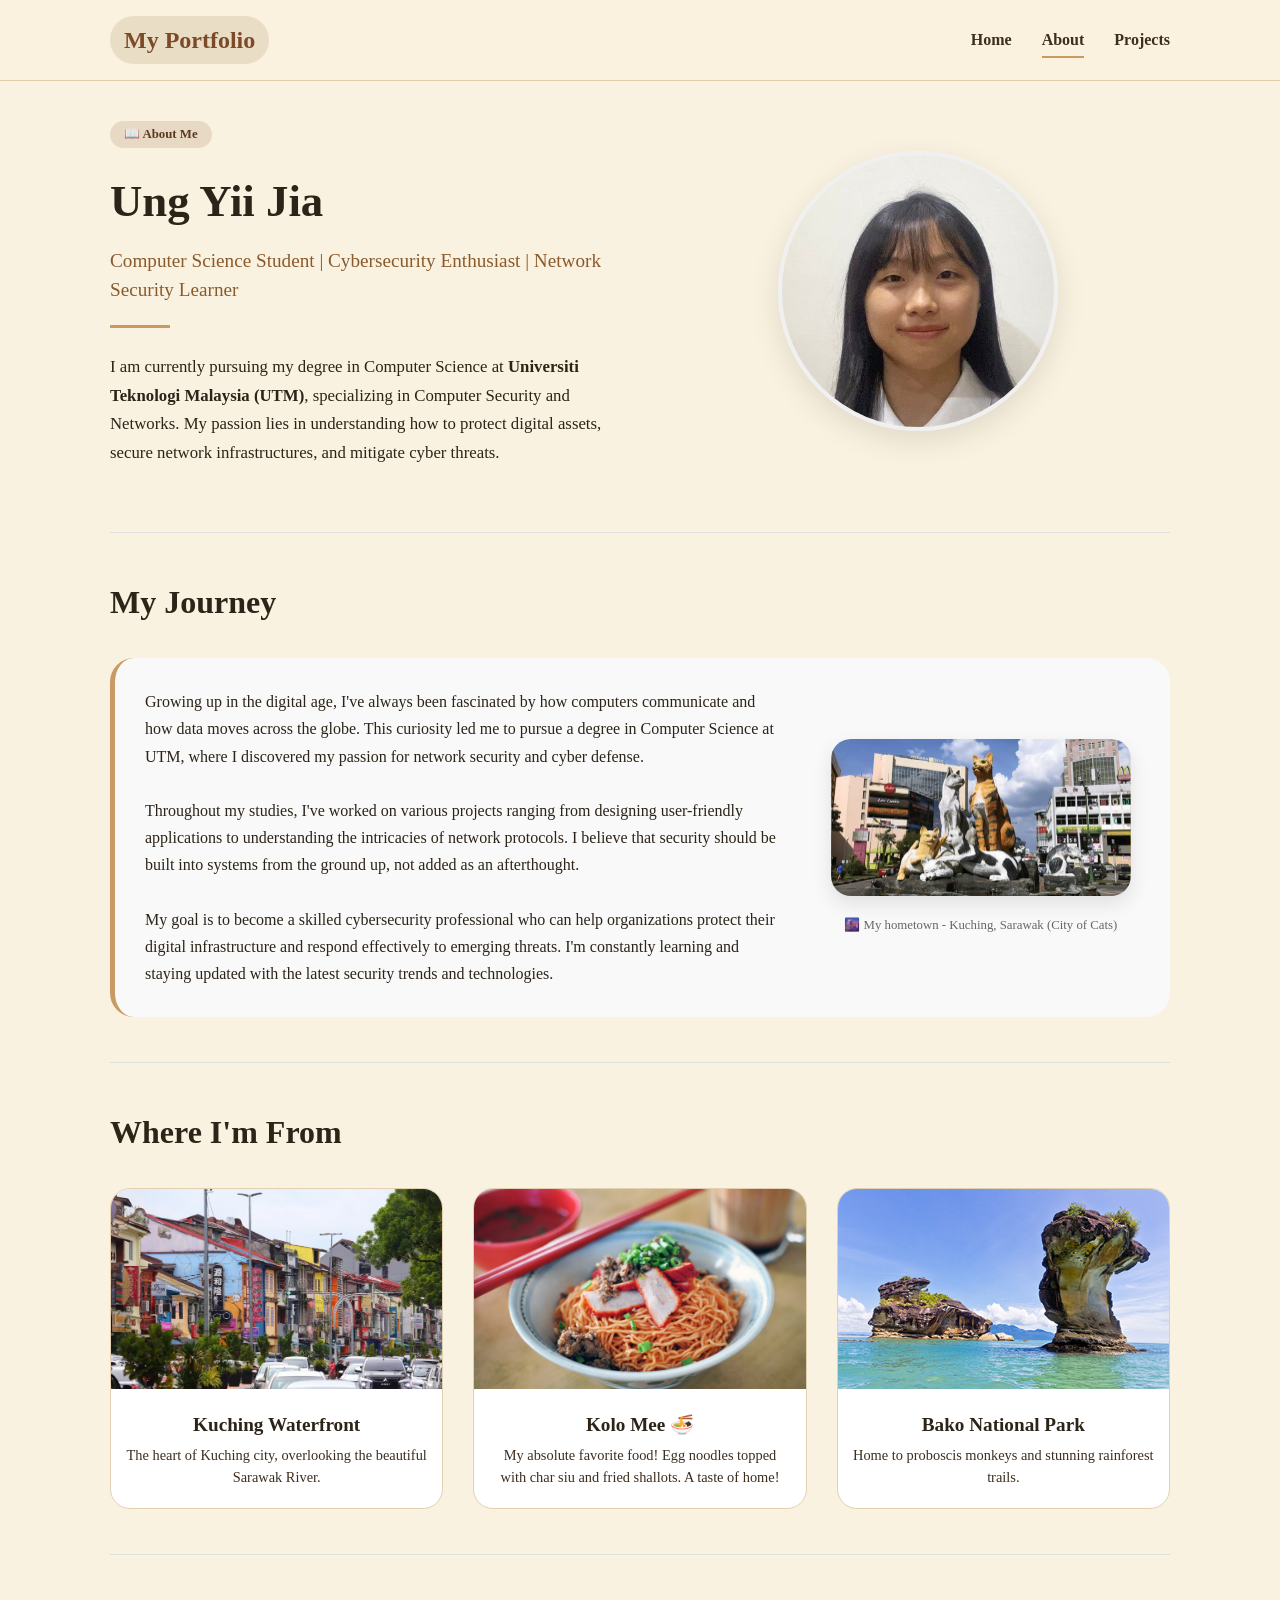
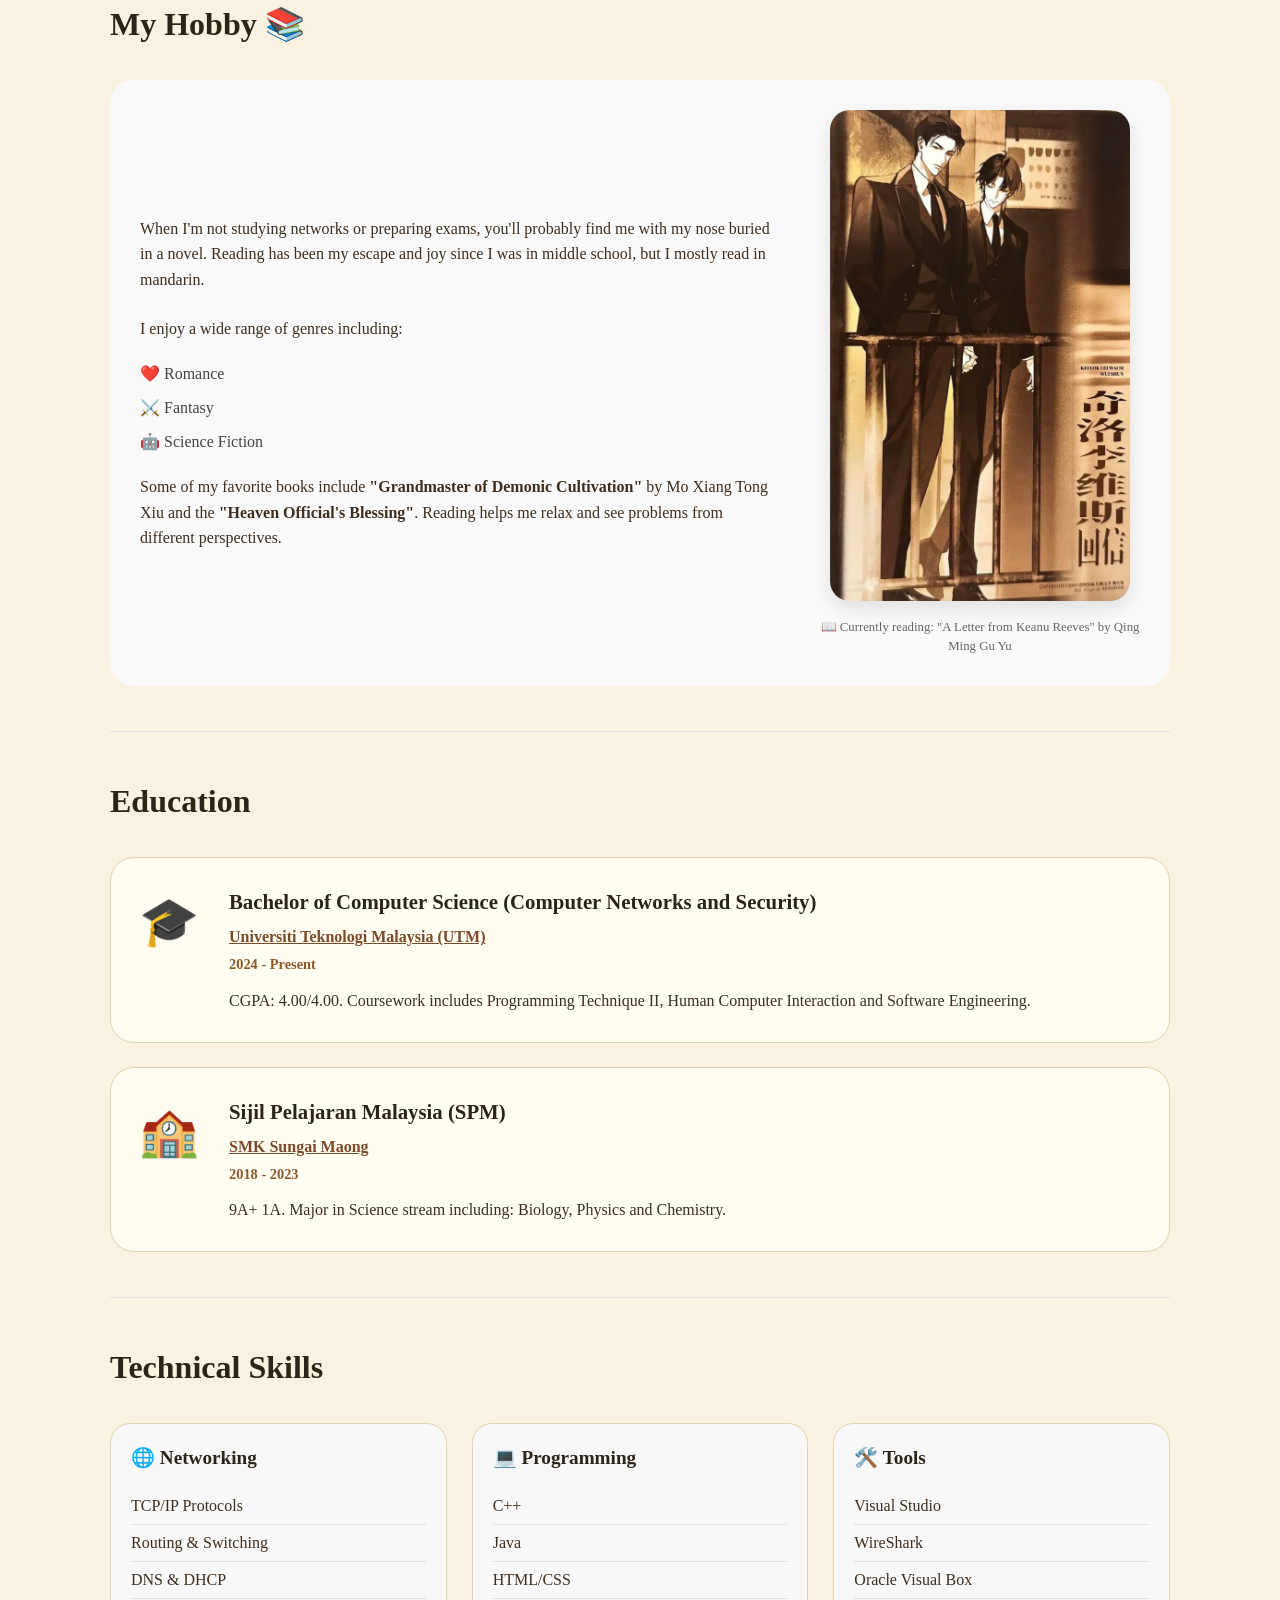
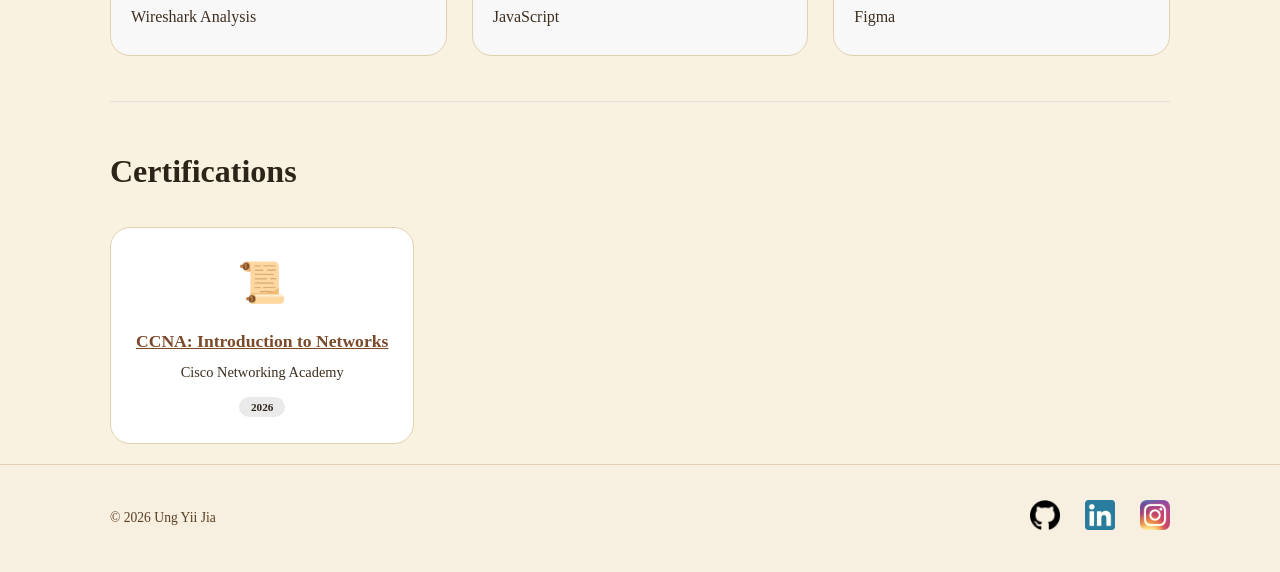
==== commit 099cf167: "remove duplicate code" ====
--- a/about.html
+++ b/about.html
@@ -5,6 +5,8 @@
     <meta name="viewport" content="width=device-width, initial-scale=1.0">
     <meta name="description" content="About Ung Yii Jia - Computer Science student at UTM specializing in network security">
     <title>Ung Yii Jia | About Me</title>
+    <link rel="preconnect" href="https://github.com">
+    <link rel="dns-prefetch" href="https://github.com">
     <link rel="stylesheet" type="text/css" href="style.css">
 </head>
 <body>
@@ -26,7 +28,6 @@
 
 <main>
     <div class="container">
-        <!-- About Hero Section -->
         <section class="about-hero-section">
             <div class="about-flex">
                 <div class="about-text-col">
@@ -50,7 +51,6 @@
 
         <div class="divider"></div>
 
-        <!-- Biography Section -->
         <section class="bio-section">
     <h2 class="section-title">My Journey</h2>
     <div class="bio-content">
@@ -72,7 +72,6 @@
 
 <div class="divider"></div>
 
-<!-- Hometown & Food Section -->
 <section class="hometown-section">
     <h2 class="section-title">Where I'm From</h2>
     <div class="hometown-flex">
@@ -96,12 +95,11 @@
 
 <div class="divider"></div>
 
-<!-- Hobby Section - Reading Novels -->
 <section class="hobby-section">
     <h2 class="section-title">My Hobby 📚</h2>
     <div class="hobby-flex">
         <div class="hobby-text">
-            <p>When I'm not studying networks or securing systems, you'll probably find me with my nose buried in a novel. Reading has been my escape and joy since I was in middle school, but I mostly read in mandarin.</p>
+            <p>When I'm not studying networks or preparing exams, you'll probably find me with my nose buried in a novel. Reading has been my escape and joy since I was in middle school, but I mostly read in mandarin.</p>
             <br>
             <p>I enjoy a wide range of genres including:</p>
             <ul class="hobby-list">
@@ -112,7 +110,7 @@
             <p>Some of my favorite books include <strong>"Grandmaster of Demonic Cultivation"</strong> by Mo Xiang Tong Xiu and the <strong>"Heaven Official's Blessing"</strong>. Reading helps me relax and see problems from different perspectives.</p>
         </div>
         <div class="hobby-image">
-            <img src="img/A-Letter-from-Keanu-Reeves.webp" alt="Reading novels hobby">
+            <img src="img/A-Letter-from-Keanu-Reeves.webp" alt="A novel picture">
             <p class="image-caption">📖 Currently reading: "A Letter from Keanu Reeves" by Qing Ming Gu Yu</p>
         </div>
     </div>
@@ -120,7 +118,6 @@
 
 <div class="divider"></div>
 
-        <!-- Education Section -->
         <section class="education-section">
             <h2 class="section-title">Education</h2>
             <div class="education-card">
@@ -129,7 +126,7 @@
                     <h3>Bachelor of Computer Science (Computer Networks and Security)</h3>
                     <p class="edu-institution"><a href="https://www.utm.my" target="_blank">Universiti Teknologi Malaysia (UTM)</a></p>
                     <p class="edu-year">2024 - Present</p>
-                    <p class="edu-description">CGPA: 4.00/4.00. Coursework includes Computer Networks, Computer Security and Web Programming.</p>
+                    <p class="edu-description">CGPA: 4.00/4.00. Coursework includes Programming Technique II, Human Computer Interaction and Software Engineering.</p>
                 </div>
             </div>
             <br>
@@ -147,7 +144,6 @@
 
         <div class="divider"></div>
 
-        <!-- Skills & Certifications Section -->
         <section class="skills-section">
             <h2 class="section-title">Technical Skills</h2>
             <div class="skills-grid">
@@ -183,7 +179,6 @@
 
         <div class="divider"></div>
 
-        <!-- Certifications Section -->
         <section class="cert-section">
             <h2 class="section-title">Certifications</h2>
             <div class="certs-flex">
@@ -191,7 +186,7 @@
                     <span class="cert-icon">📜</span>
                     <a href="https://www.credly.com/badges/82b8c46e-ea73-4574-8e46-0c4a0f280fc6" target="_blank"><h3>CCNA: Introduction to Networks</h3></a>
                     <p>Cisco Networking Academy</p>
-                    <span class="cert-year">2026</span>
+                    <span class="mini-badge">2026</span>
                 </div>
             </div>
         </section>
--- a/style.css
+++ b/style.css
@@ -13,10 +13,6 @@
 
 a:link{
     color: #7b4a2a;
-}
-
-a:active{
-    color: pink;
 }
 
 a:visited{
@@ -110,7 +106,8 @@
 }
 
 .btn-dark:hover {
-background-color: #2c2c2c;
+    background-color: #2c2c2c;
+    text-decoration: underline;
 }
 
 .btn-dark:visited{
@@ -118,15 +115,15 @@
 }
 
 .btn-outline {
-background-color: white;
-color: #7b4a2a;
-padding: 12px 28px;
-text-decoration: none;
-border-radius: 50px;
-font-weight: bold;
-border: 1px solid #aaa;
-display: inline-block;
-transition: all 0.2s;
+    background-color: white;
+    color: #7b4a2a;
+    padding: 12px 28px;
+    text-decoration: none;
+    border-radius: 50px;
+    font-weight: bold;
+    border: 1px solid #aaa;
+    display: inline-block;
+    transition: all 0.2s;
 }
 
 .btn-outline:hover {
@@ -134,7 +131,6 @@
 background-color: #f5f5f5;
 }
 
-/* ----- HERO SECTION (two columns with flexbox) ----- */
 .hero-section {
 padding: 60px 0 40px;
 }
@@ -188,7 +184,12 @@
 gap: 15px;
 }
 
-/* simple profile card (no svg, just a colored box) */
+.skill-card:hover, .project-card:hover, .education-card:hover, .cert-card:hover, .project-full-card:hover {
+    transform: translateY(-4px);
+    box-shadow: 0 8px 20px rgba(0,0,0,0.05);
+    border-color: #ddceaa;
+}
+
 .info-card {
 background-color: #f8f8f8;
 border-radius: 24px;
@@ -228,14 +229,13 @@
 font-weight: bold;
 }
 
-/* ----- divider line ----- */
+
 .divider {
 height: 1px;
 background-color: #e0e0e0;
 margin: 45px 0;
 }
 
-/* ----- SKILLS / PRINCIPLES (flex cards) ----- */
 .section-title {
 font-size: 2rem;
 font-weight: 700;
@@ -251,7 +251,7 @@
 
 .skill-card {
 display: flex;
-flex-direction: column; /* Stacks items vertically */
+flex-direction: column; 
 text-align: left;
 flex: 1;
 min-width: 230px;
@@ -263,12 +263,6 @@
 box-shadow: 0 1px 4px rgba(0,0,0,0.02);
 }
 
-.skill-card:hover {
-transform: translateY(-4px);
-box-shadow: 0 8px 20px rgba(0,0,0,0.05);
-border-color: #ddceaa;
-}
-
 .skill-card img {
 align-self: center;
 max-width: 100%;
@@ -297,7 +291,6 @@
 line-height: 1.5;
 }
 
-/* ----- PROJECTS SECTION (flexbox cards, no svg, only simple divs) ----- */
 .projects-header {
 display: flex;
 justify-content: space-between;
@@ -318,20 +311,17 @@
 gap: 32px;
 }
 
-.project-card {
-flex: 1;
-min-width: 260px;
+.project-card{
+    flex: 1;
+    min-width: 260px;
+}
+
+.project-card, .project-full-card {
 background: white;
 border-radius: 20px;
 border: 1px solid #e2d1b0;
 overflow: hidden;
 transition: all 0.2s;
-}
-
-.project-card:hover {
-transform: translateY(-4px);
-box-shadow: 0 8px 20px rgba(0,0,0,0.05);
-border-color: #ddceaa;
 }
 
 .project-img-placeholder {
@@ -359,17 +349,6 @@
 padding: 22px;
 }
 
-.project-tag {
-background-color: #e8d9c5;
-color: #5a3a1f ;
-font-size: 0.7rem;
-padding: 4px 12px;
-border-radius: 30px;
-display: inline-block;
-margin-bottom: 12px;
-font-weight: bold;
-}
-
 .project-info h3 {
 font-size: 1.4rem;
 margin-bottom: 10px;
@@ -436,21 +415,6 @@
 .contact-text p {
 color: #555;
 max-width: 85%;
-}
-
-.contact-button a {
-background-color: #7b4a2a;
-color: white;
-padding: 14px 32px;
-border-radius: 60px;
-text-decoration: none;
-font-weight: bold;
-display: inline-block;
-transition: background 0.2s;
-}
-
-.contact-button a:hover {
-background-color: #2c2c2c;
 }
 
 .main-footer {
@@ -562,7 +526,6 @@
     line-height: 1.7;
 }
 
-/* Bio Section */
 .bio-section {
     margin: 20px 0;
 }
@@ -576,7 +539,6 @@
     color: #2c2418;
 }
 
-/* Education Section - Fixed Contrast */
 .education-card {
     display: flex;
     gap: 30px;
@@ -588,11 +550,6 @@
     transition: transform 0.2s;
 }
 
-.education-card:hover {
-    transform: translateY(-3px);
-    box-shadow: 0 8px 20px rgba(0,0,0,0.05);
-}
-
 .edu-icon {
     font-size: 3rem;
 }
@@ -621,7 +578,6 @@
     line-height: 1.6;
 }
 
-/* Skills Grid */
 .skills-grid {
     display: grid;
     grid-template-columns: repeat(auto-fit, minmax(220px, 1fr));
@@ -655,7 +611,6 @@
     border-bottom: none;
 }
 
-/* Certifications */
 .certs-flex {
     display: flex;
     flex-wrap: wrap;
@@ -674,11 +629,6 @@
     transition: transform 0.2s;
 }
 
-.cert-card:hover {
-    transform: translateY(-5px);
-    box-shadow: 0 8px 20px rgba(0,0,0,0.05);
-}
-
 .cert-icon {
     font-size: 2.5rem;
     display: block;
@@ -696,17 +646,6 @@
     margin-bottom: 10px;
 }
 
-.cert-year {
-    display: inline-block;
-    background-color: #e8d9c5;
-    padding: 4px 12px;
-    border-radius: 20px;
-    font-size: 0.7rem;
-    font-weight: 700;
-    color: #5a3a1f ;
-}
-
-/* Contact Info Section */
 .contact-info-grid {
     display: flex;
     flex-wrap: wrap;
@@ -743,7 +682,6 @@
     text-decoration: underline;
 }
 
-/* ----- PROJECTS PAGE STYLES ----- */
 .projects-hero {
     text-align: center;
     padding: 40px 0 20px;
@@ -771,16 +709,7 @@
 .project-full-card {
     display: flex;
     flex-wrap: wrap;
-    background-color: white;
     border-radius: 24px;
-    border: 1px solid #e2d1b0;
-    overflow: hidden;
-    transition: transform 0.2s, box-shadow 0.2s;
-}
-
-.project-full-card:hover {
-    transform: translateY(-4px);
-    box-shadow: 0 12px 28px rgba(0,0,0,0.08);
 }
 
 .project-full-img {
@@ -821,7 +750,6 @@
     margin: 5px 0;
 }
 
-/* Tools Section */
 .skills-highlight {
     margin: 30px 0;
 }
@@ -847,7 +775,6 @@
     transform: translateY(-2px);
 }
 
-/* Responsive adjustments */
 @media (max-width: 768px) {
     .about-title {
         font-size: 2rem;
@@ -884,7 +811,7 @@
     text-align: center;
 }
 
-.bio-image img {
+.bio-image img, .hobby-image img {
     width: 100%;
     max-width: 300px;
     border-radius: 20px;
@@ -897,7 +824,6 @@
     margin-top: 10px;
 }
 
-/* ----- HOMETOWN SECTION ----- */
 .hometown-section {
     margin: 30px 0;
 }
@@ -942,7 +868,6 @@
     font-size: 0.9rem;
 }
 
-/* ----- HOBBY SECTION ----- */
 .hobby-section {
     margin: 30px 0;
 }
@@ -984,14 +909,6 @@
     text-align: center;
 }
 
-.hobby-image img {
-    width: 100%;
-    max-width: 280px;
-    border-radius: 20px;
-    box-shadow: 0 8px 20px rgba(0,0,0,0.1);
-}
-
-/* Responsive adjustments */
 @media (max-width: 768px) {
     .bio-flex, .hobby-flex {
         flex-direction: column;
@@ -1096,7 +1013,6 @@
 margin-top: 5px;
 }
 
-/* Responsive adjustments */
 @media (max-width: 768px) {
 .contact-form {
 padding: 25px;
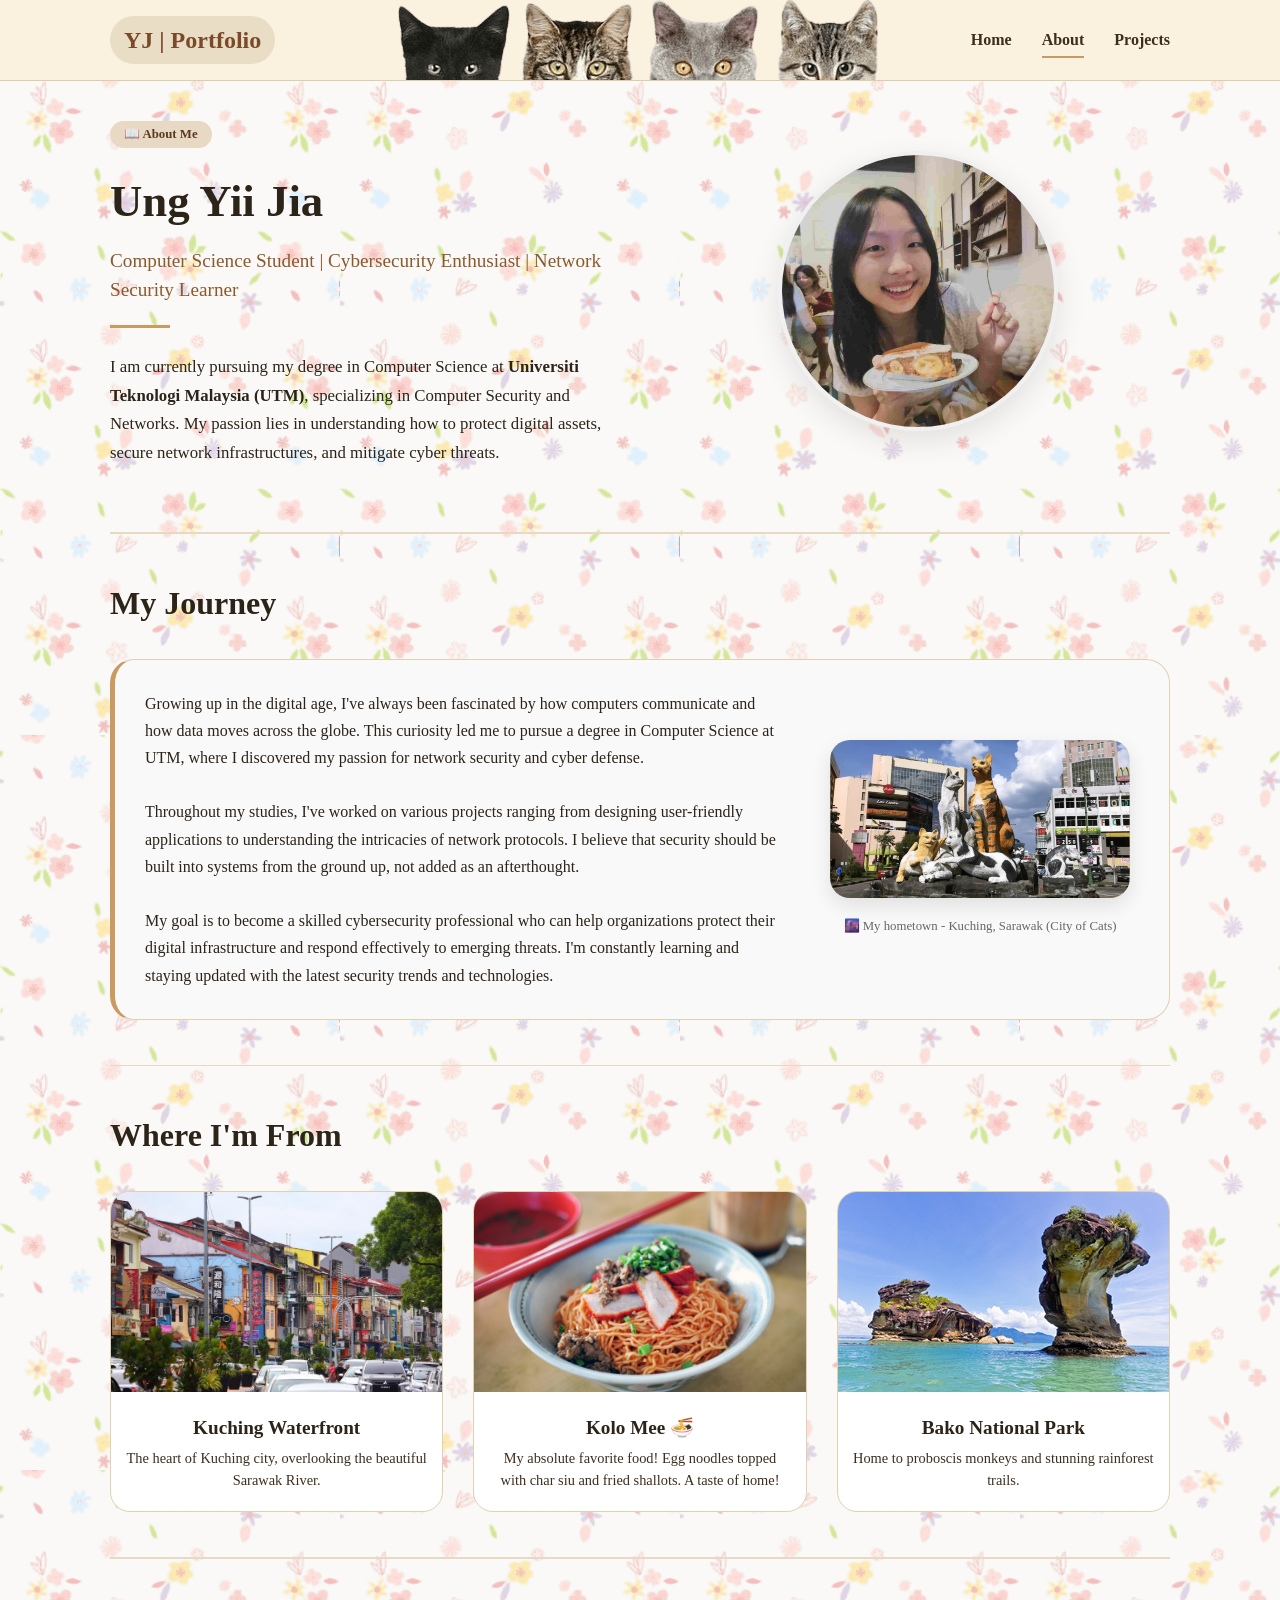
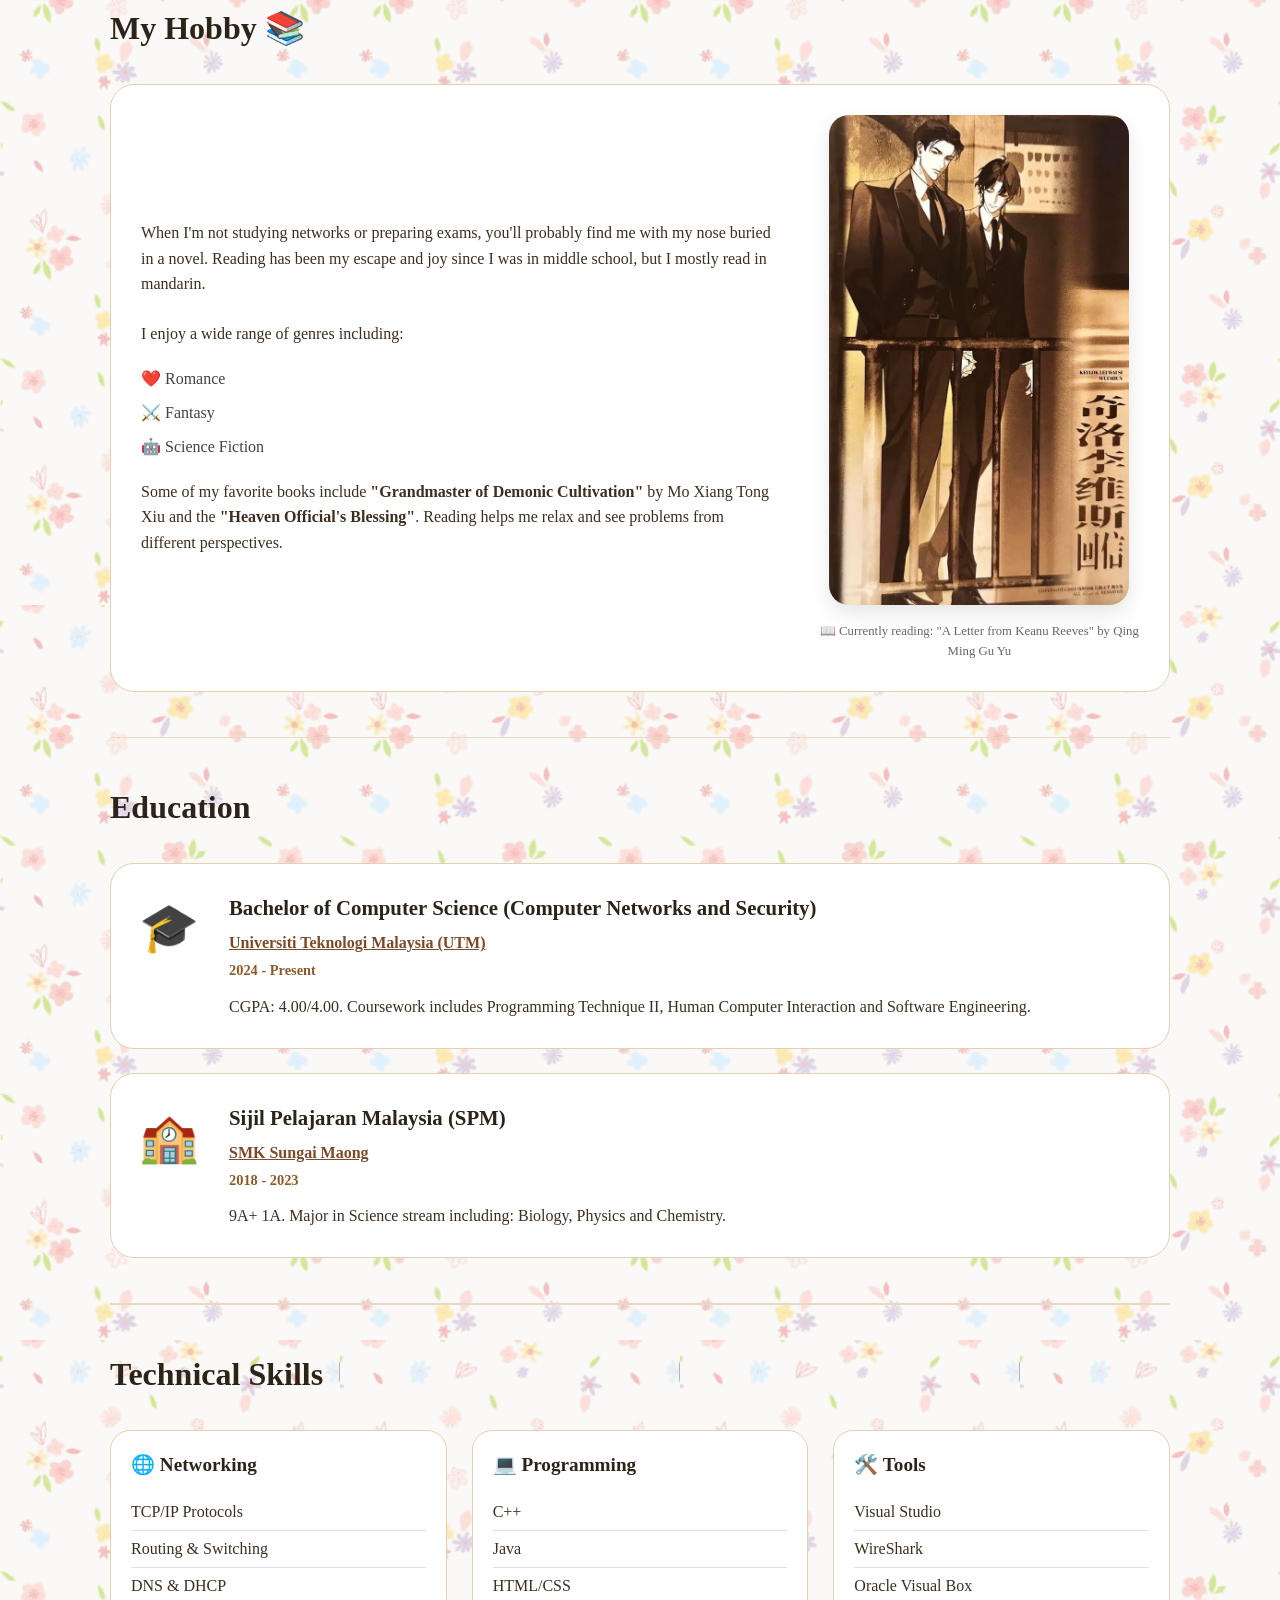
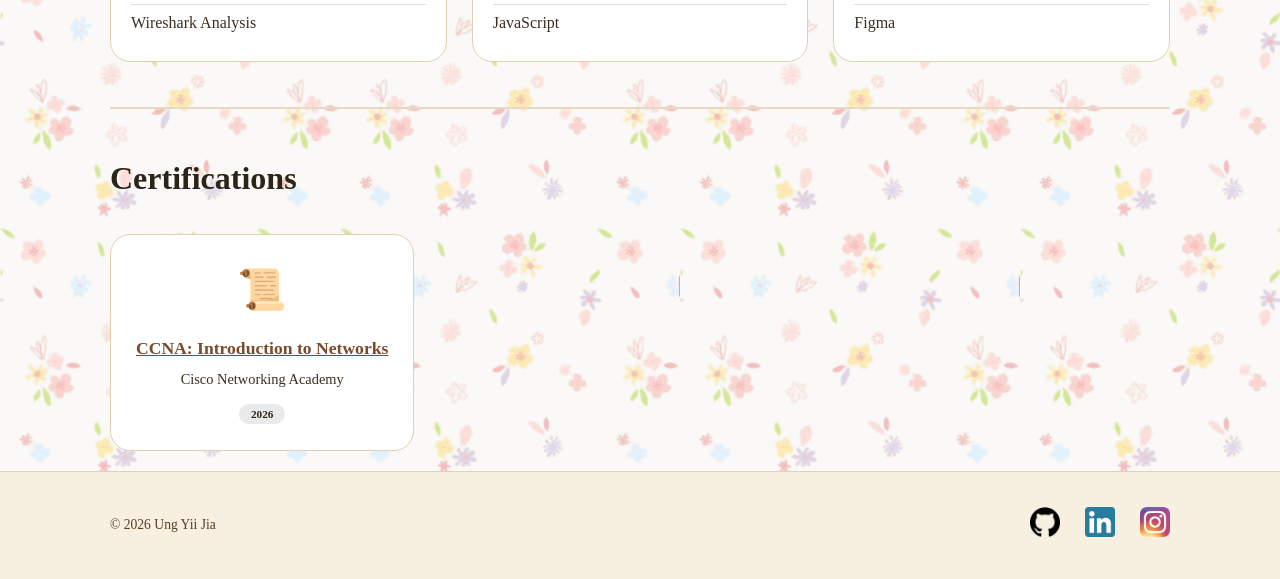
==== commit b56abc01: "update cursor background and pfp" ====
--- a/about.html
+++ b/about.html
@@ -14,7 +14,7 @@
 <header class="main-header">
     <div class="container">
         <div class="header">
-            <a href="index.html" class="logo">My Portfolio</a>
+            <a href="index.html" class="logo">YJ | Portfolio</a>
             <nav class="nav-menu">
                 <ul>
                     <li><a href="index.html">Home</a></li>
@@ -43,7 +43,7 @@
                 </div>
                 <div class="about-image-col">
                     <div class="about-image-card">
-                        <img src="img/profilepic.webp" alt="Ung Yii Jia profile picture" fetchpriority="high" loading="eager"/>
+                        <img src="img/photo_2026-05-24_23-53-04 (1).webp" alt="Ung Yii Jia profile picture" fetchpriority="high" loading="eager"/>
                     </div>
                 </div>
             </div>
--- a/style.css
+++ b/style.css
@@ -6,17 +6,19 @@
 
 body {
     font-family: 'Times New Roman', Georgia, garamond;
-    background-color: #f9f2e0;
+    background-color: #faf9f7;
+    background-image: url(img/bg1.webp);
     color: #2c2418; 
     line-height: 1.5;
-}
-
-a:link{
+    cursor: url(img/default.webp) 0 0, auto;
+}
+
+a, button, .btn-dark, .btn-outline, .nav-menu a, .project-links a, input[type="submit"], .btn-submit {
+    cursor: url("img/pointer.webp") 0 0, pointer;
+}
+
+a:link, a:visited{
     color: #7b4a2a;
-}
-
-a:visited{
-    color: black;
 }
 
 a:hover {
@@ -38,6 +40,10 @@
 
 .main-header {
     background-color: #faf1df;
+    background-image: url(img/headercat2.webp);
+    background-position-x: center;
+    background-position-y: -14px;
+    background-repeat: no-repeat;
     border-bottom: 1px solid #ddceaa;
     padding: 16px 0;
     position: sticky;
@@ -52,7 +58,7 @@
     align-items: center;
     flex-wrap: wrap;
     gap: 15px;
-    background-color: #faf1df;
+    background-color: transparent;
 }
 
 .logo {
@@ -97,8 +103,7 @@
     font-weight: bold;
     display: inline-block;
     transition: background 0.2s;
-    border: none;
-    cursor: pointer;        
+    border: none;       
 }
 
 .btn-dark:link {
@@ -184,7 +189,7 @@
 gap: 15px;
 }
 
-.skill-card:hover, .project-card:hover, .education-card:hover, .cert-card:hover, .project-full-card:hover {
+.skill-card:hover, .project-card:hover, .education-card:hover, .cert-card:hover, .project-full-card:hover, .skill-category:hover {
     transform: translateY(-4px);
     box-shadow: 0 8px 20px rgba(0,0,0,0.05);
     border-color: #ddceaa;
@@ -196,6 +201,7 @@
 padding: 30px 20px;
 border: 1px solid #eaeaea;
 text-align: center;
+border: 1px solid #e2d1b0;
 }
 
 .emoji-avatar {
@@ -231,8 +237,8 @@
 
 
 .divider {
-height: 1px;
-background-color: #e0e0e0;
+height: 1.5px;
+background-color: #e8d9c5;
 margin: 45px 0;
 }
 
@@ -386,14 +392,6 @@
 font-size: 0.85rem;
 }
 
-.link-live {
-color: #ca9a63 ;
-}
-
-.link-code {
-color: #444;
-}
-
 .contact-banner {
 background-color: white;
 border-radius: 28px;
@@ -534,7 +532,10 @@
     background-color: #f9f9f9;
     padding: 30px;
     border-radius: 24px;
-    border-left: 5px solid #ca9a63 ;
+    border-left: 5px solid #ca9a63;
+    border-right: 1px solid #e2d1b0;
+    border-bottom: 1px solid #e2d1b0;
+    border-top: 1px solid #e2d1b0;
     line-height: 1.7;
     color: #2c2418;
 }
@@ -542,7 +543,7 @@
 .education-card {
     display: flex;
     gap: 30px;
-    background-color: #fffcf2;
+    background-color: white;
     border: 1px solid #e2d1b0;
     border-radius: 24px;
     padding: 28px;
@@ -585,10 +586,11 @@
 }
 
 .skill-category {
-    background-color: #f8f8f8;
+    background-color: white;
     padding: 20px;
     border-radius: 20px;
     border: 1px solid #e2d1b0;
+    transition: transform 0.2s;
 }
 
 .skill-category h3 {
@@ -762,10 +764,11 @@
 }
 
 .tool-item {
-    background-color: #fffaf0;
+    background-color: white;
     padding: 10px 20px;
     border-radius: 40px;
     font-weight: 500;
+    border: 1px solid #e2d1b0;
     transition: all 0.2s;
 }
 
@@ -877,7 +880,8 @@
     flex-wrap: wrap;
     gap: 40px;
     align-items: center;
-    background-color: #f9f9f9;
+    background-color: white;
+    border: 1px solid #e2d1b0;
     border-radius: 24px;
     padding: 30px;
 }
@@ -938,7 +942,7 @@
 .contact-form {
 max-width: 700px;
 margin: 0 auto;
-background-color: #f9f9f9;
+background-color: white;
 padding: 35px;
 border-radius: 24px;
 border: 1px solid #e2d1b0;
@@ -968,7 +972,7 @@
 font-size: 1rem;
 font-family: inherit;
 transition: border-color 0.2s;
-background-color: #fffaf0;
+background-color: white;
 }
 
 .form-group input:focus,
@@ -994,7 +998,6 @@
 border-radius: 50px;
 font-size: 1rem;
 font-weight: 600;
-cursor: pointer;
 transition: background-color 0.2s;
 width: 100%;
 }
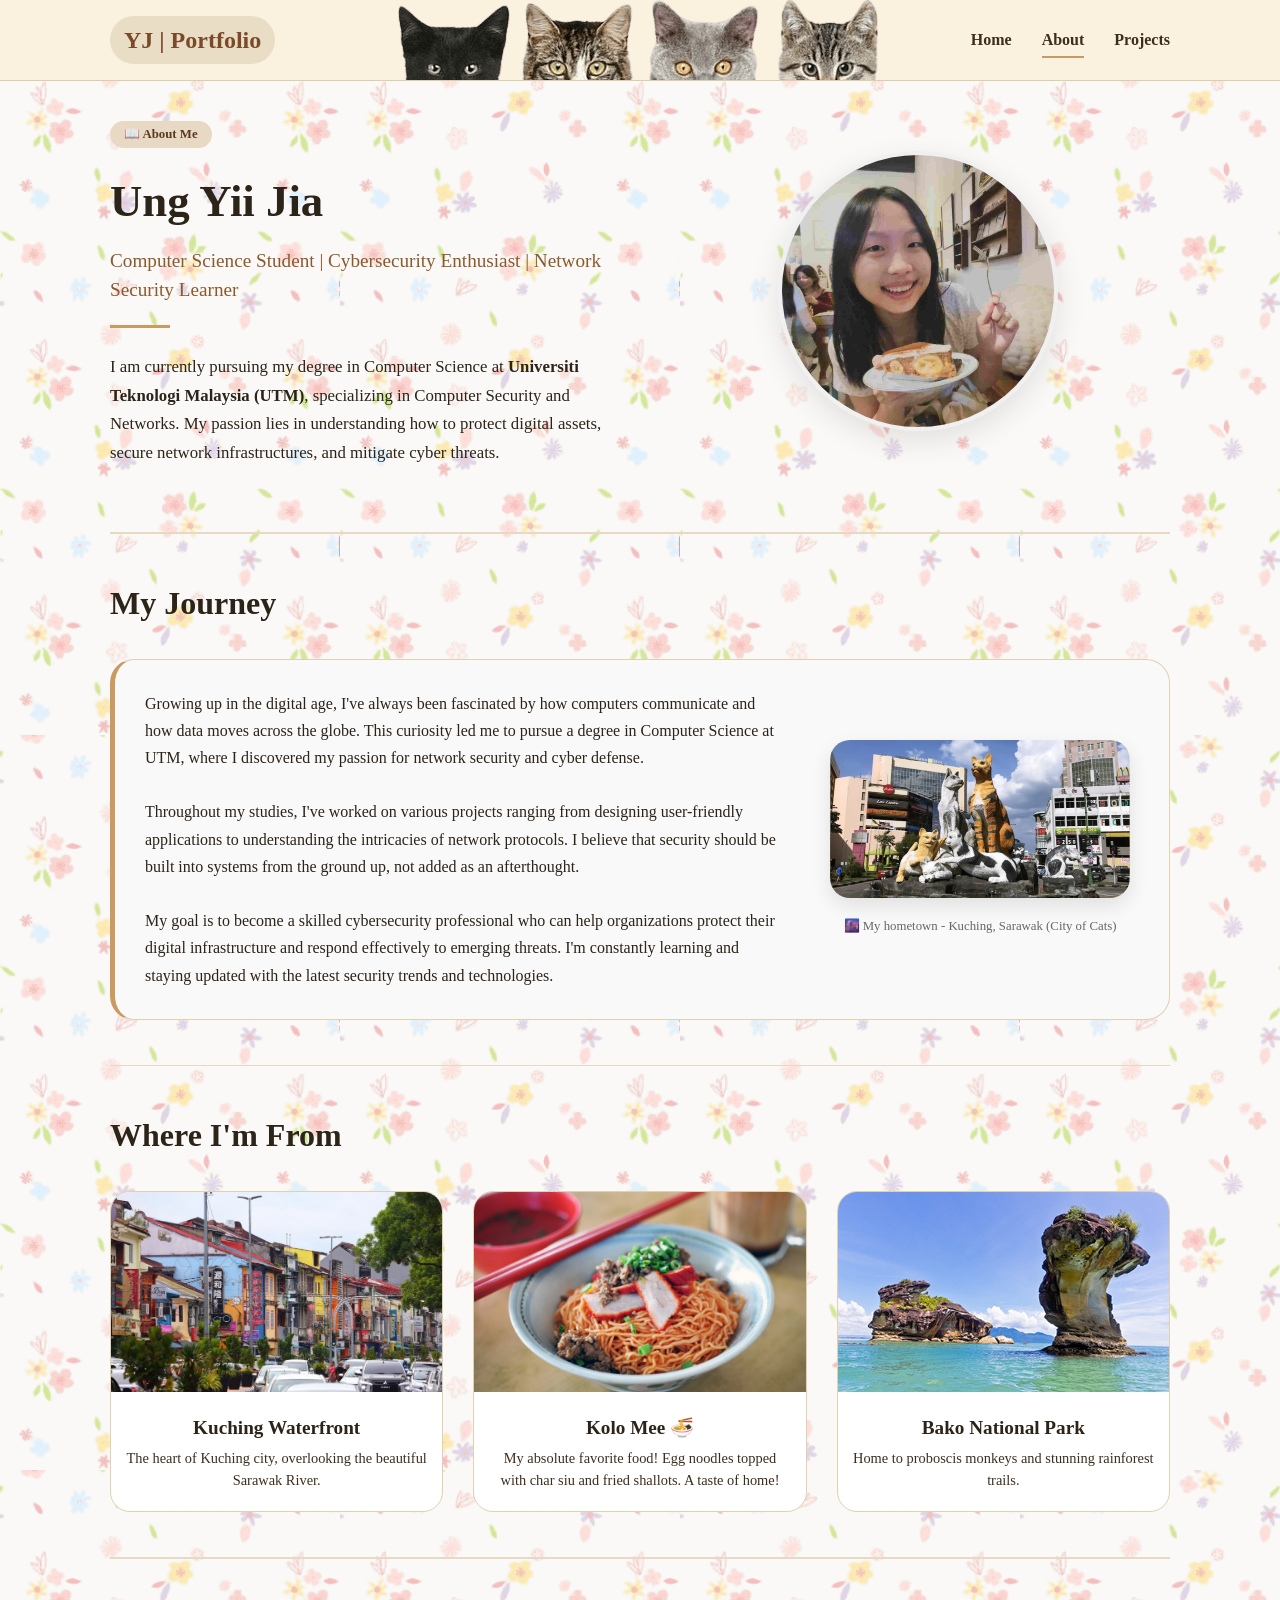
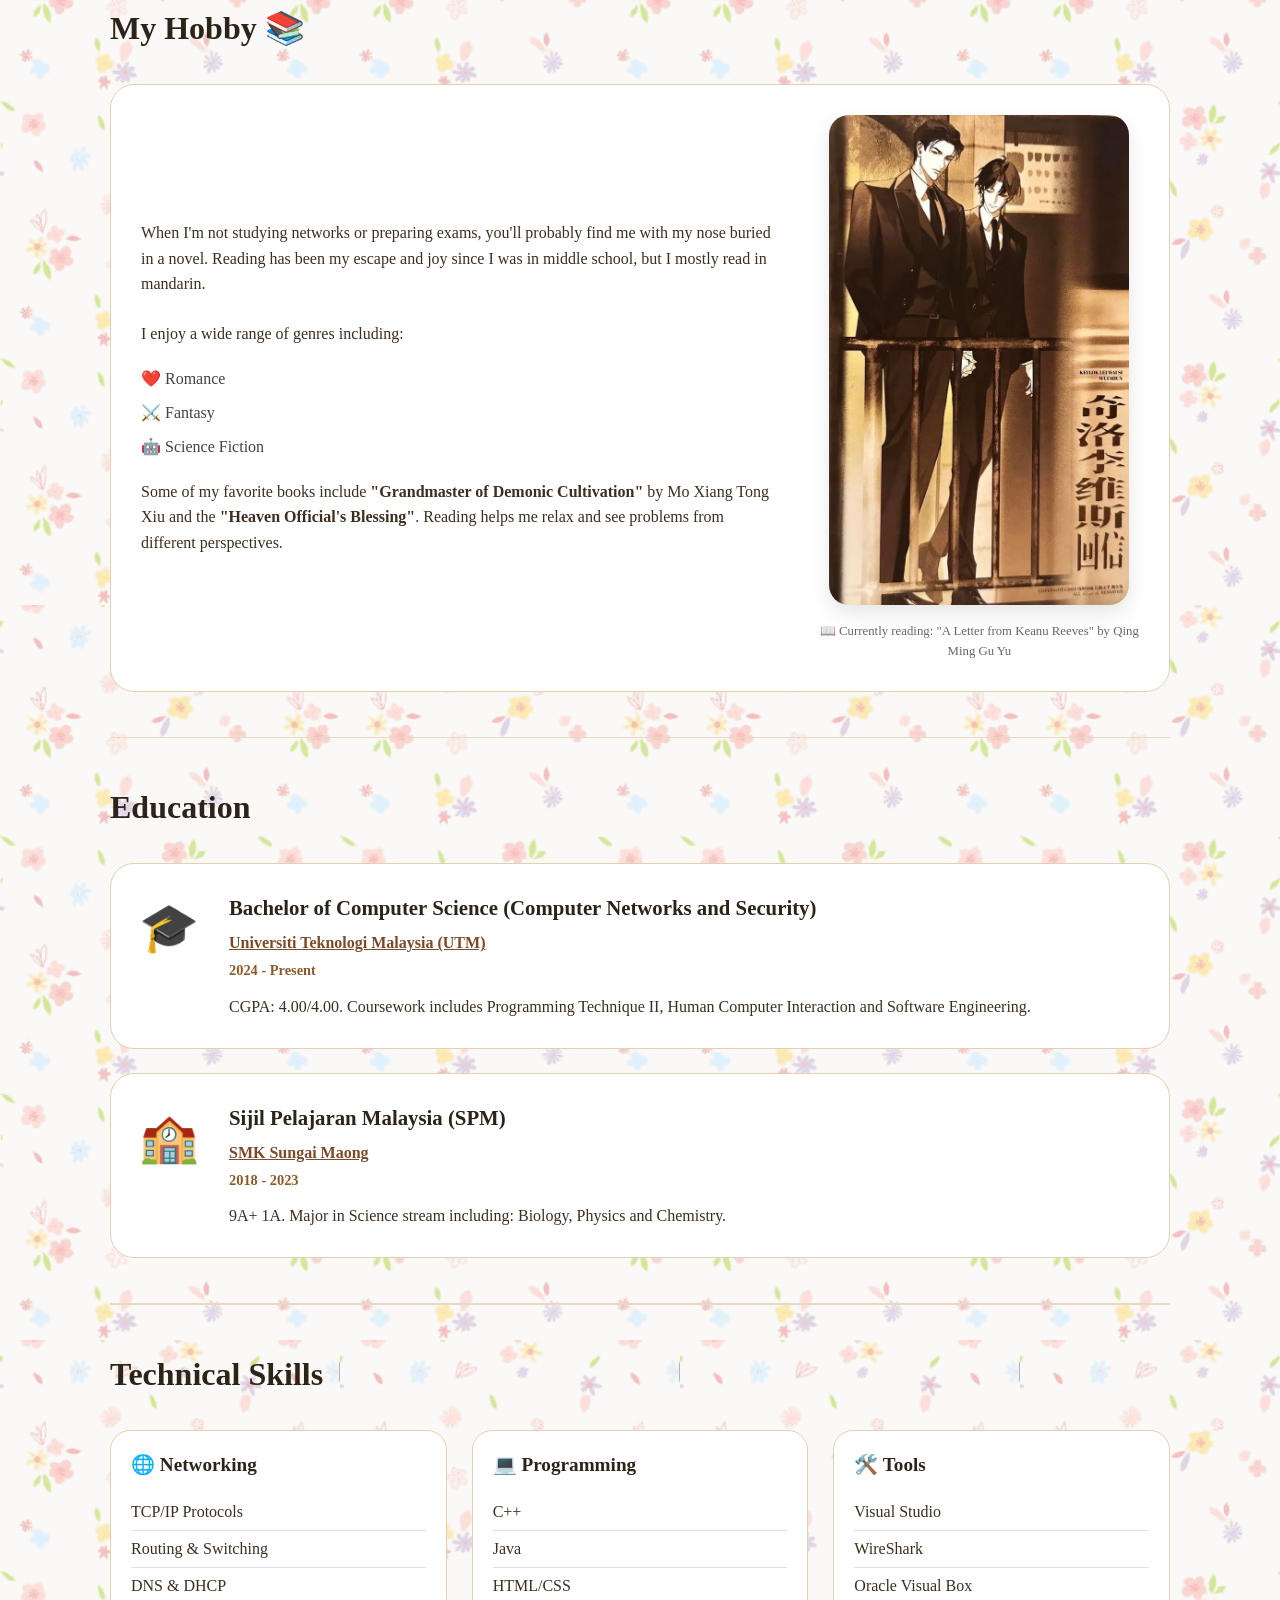
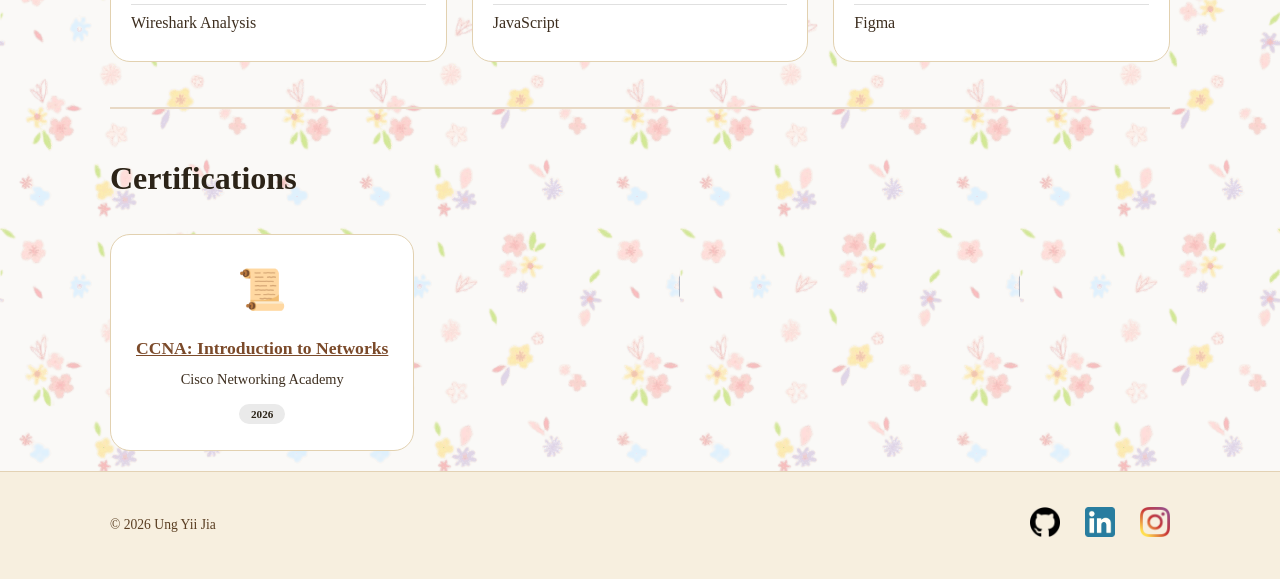
==== commit 132e9b13: "change ins icon to reduce size" ====
--- a/about.html
+++ b/about.html
@@ -200,7 +200,7 @@
             <div class="social-links">
                 <a href="https://github.com/yj87" target="_blank"  aria-label="Visit my GitHub profile"><img src="img/25231.webp" alt="GitHub profile"/></a>
                 <a href="https://www.linkedin.com/in/yii-jia-ung-38ab71334/" target="_blank" aria-label="Visit my LinkedIn profile"><img src="img/LinkedIn_icon.svg.webp" alt="LinkedIn profile"/></a>
-                <a href="https://www.instagram.com/einnim87/" target="_blank"  aria-label="Visit my Instagram profile"><img src="img/Instagram_icon.png.webp" alt="Instagram Profile"/></a>
+                <a href="https://www.instagram.com/einnim87/" target="_blank"  aria-label="Visit my Instagram profile"><img src="img/ins.webp" alt="Instagram Profile"/></a>
             </div>
         </div>
     </div>
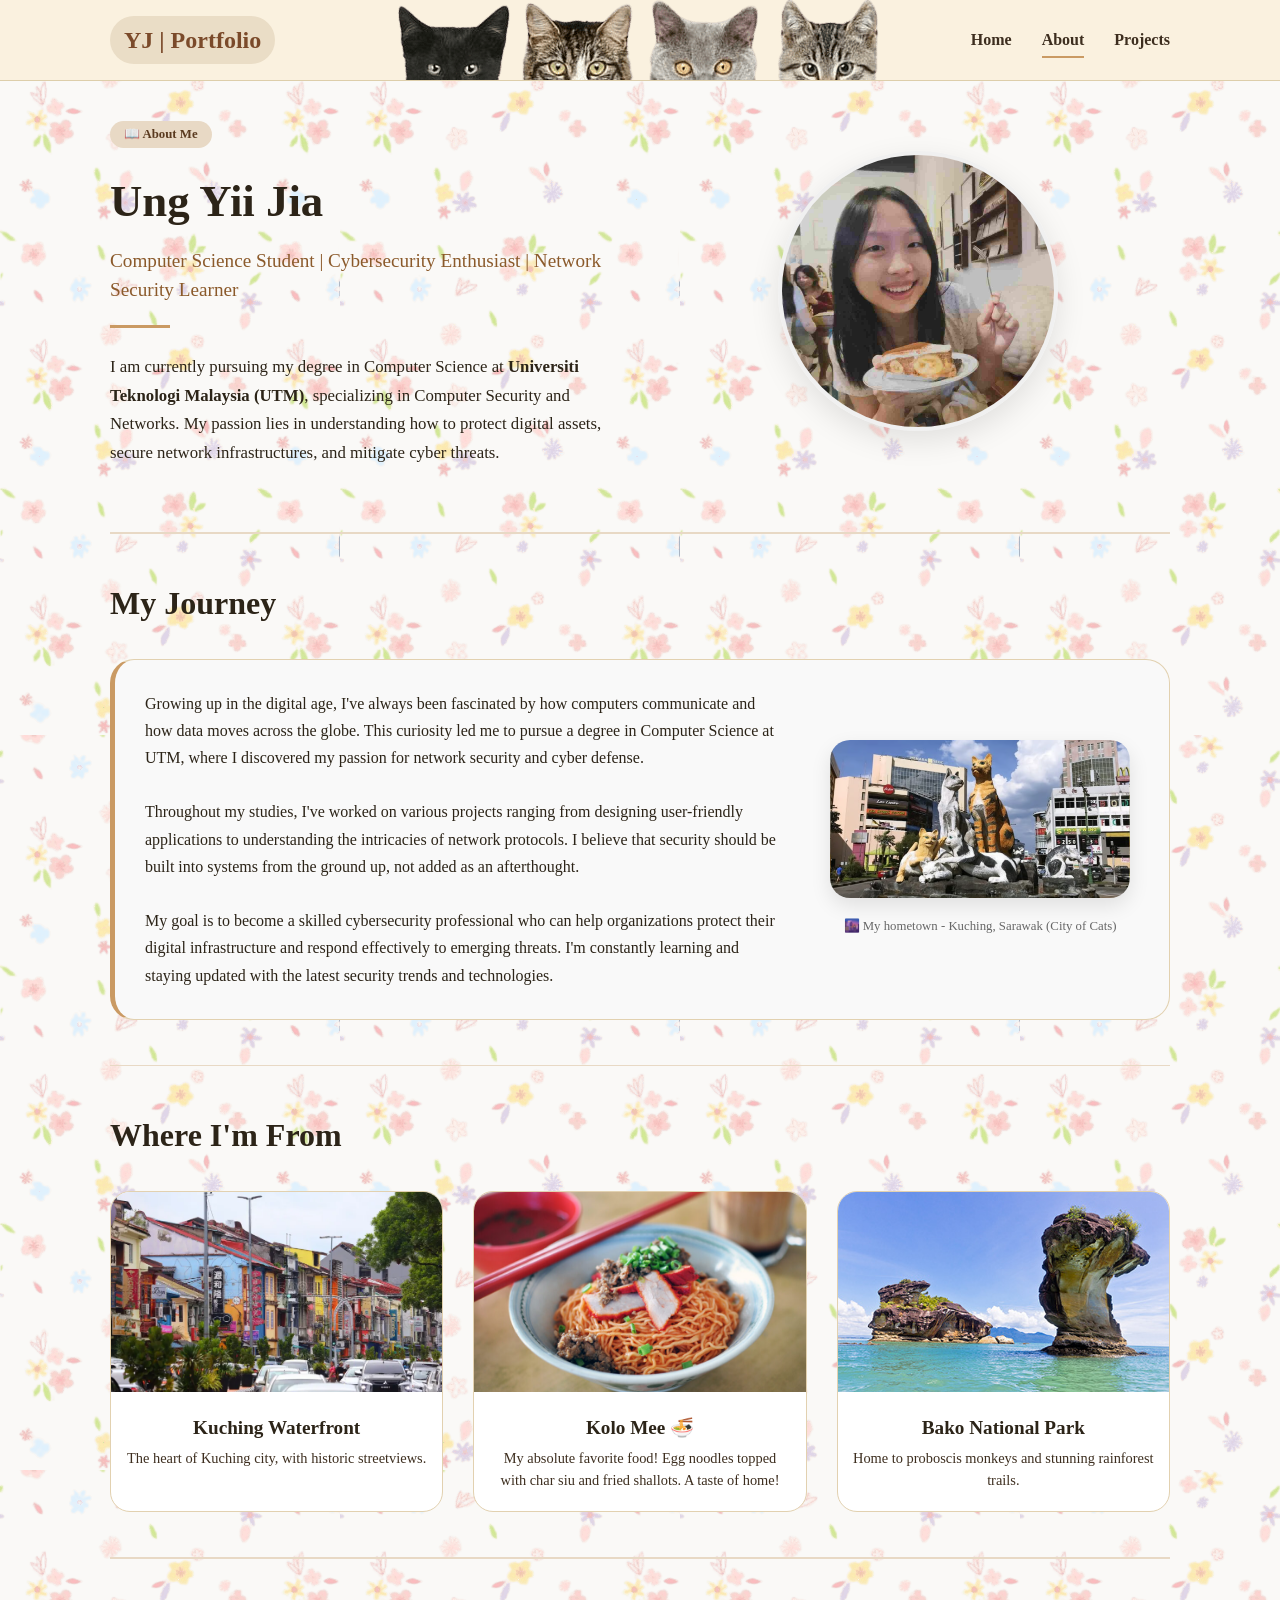
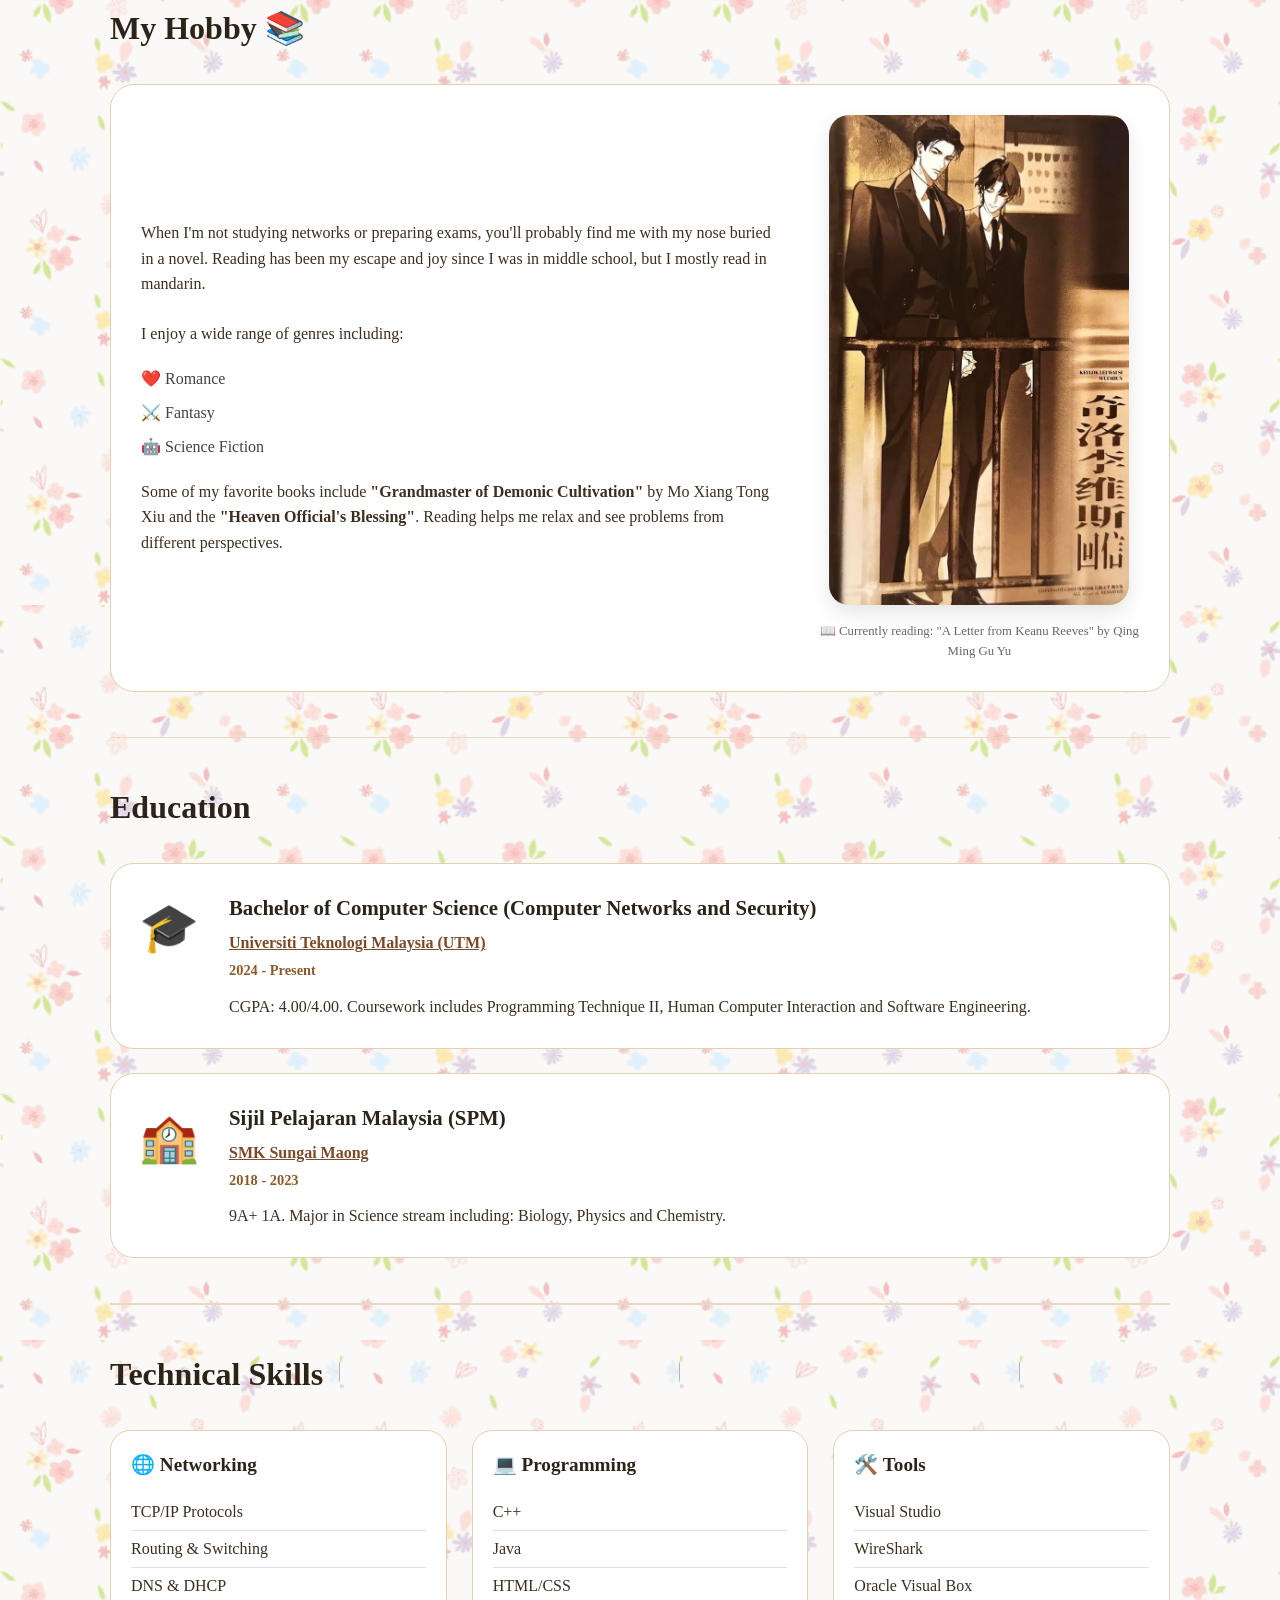
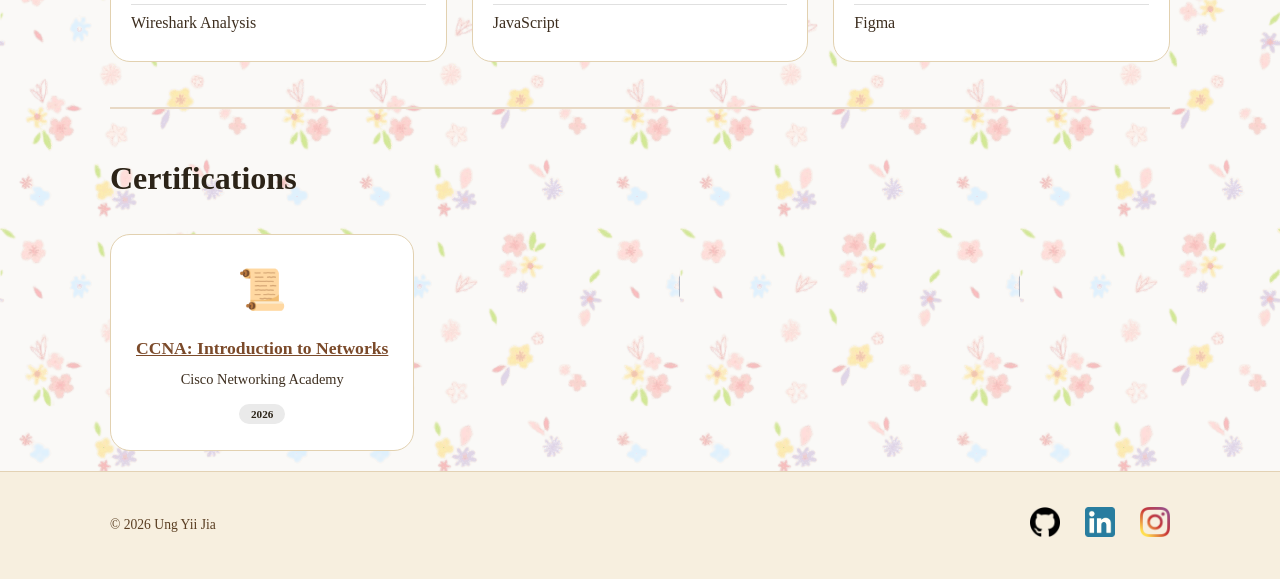
==== commit 0593db7a: "change caption" ====
--- a/about.html
+++ b/about.html
@@ -78,7 +78,7 @@
         <div class="hometown-card">
             <img src="img/waterfront.webp" alt="Kuching Waterfront">
             <h3>Kuching Waterfront</h3>
-            <p>The heart of Kuching city, overlooking the beautiful Sarawak River.</p>
+            <p>The heart of Kuching city, with historic streetviews.</p>
         </div>
         <div class="hometown-card">
             <img src="img/KoloMeePhoto-768x510.webp" alt="Delicious Kolo Mee">
